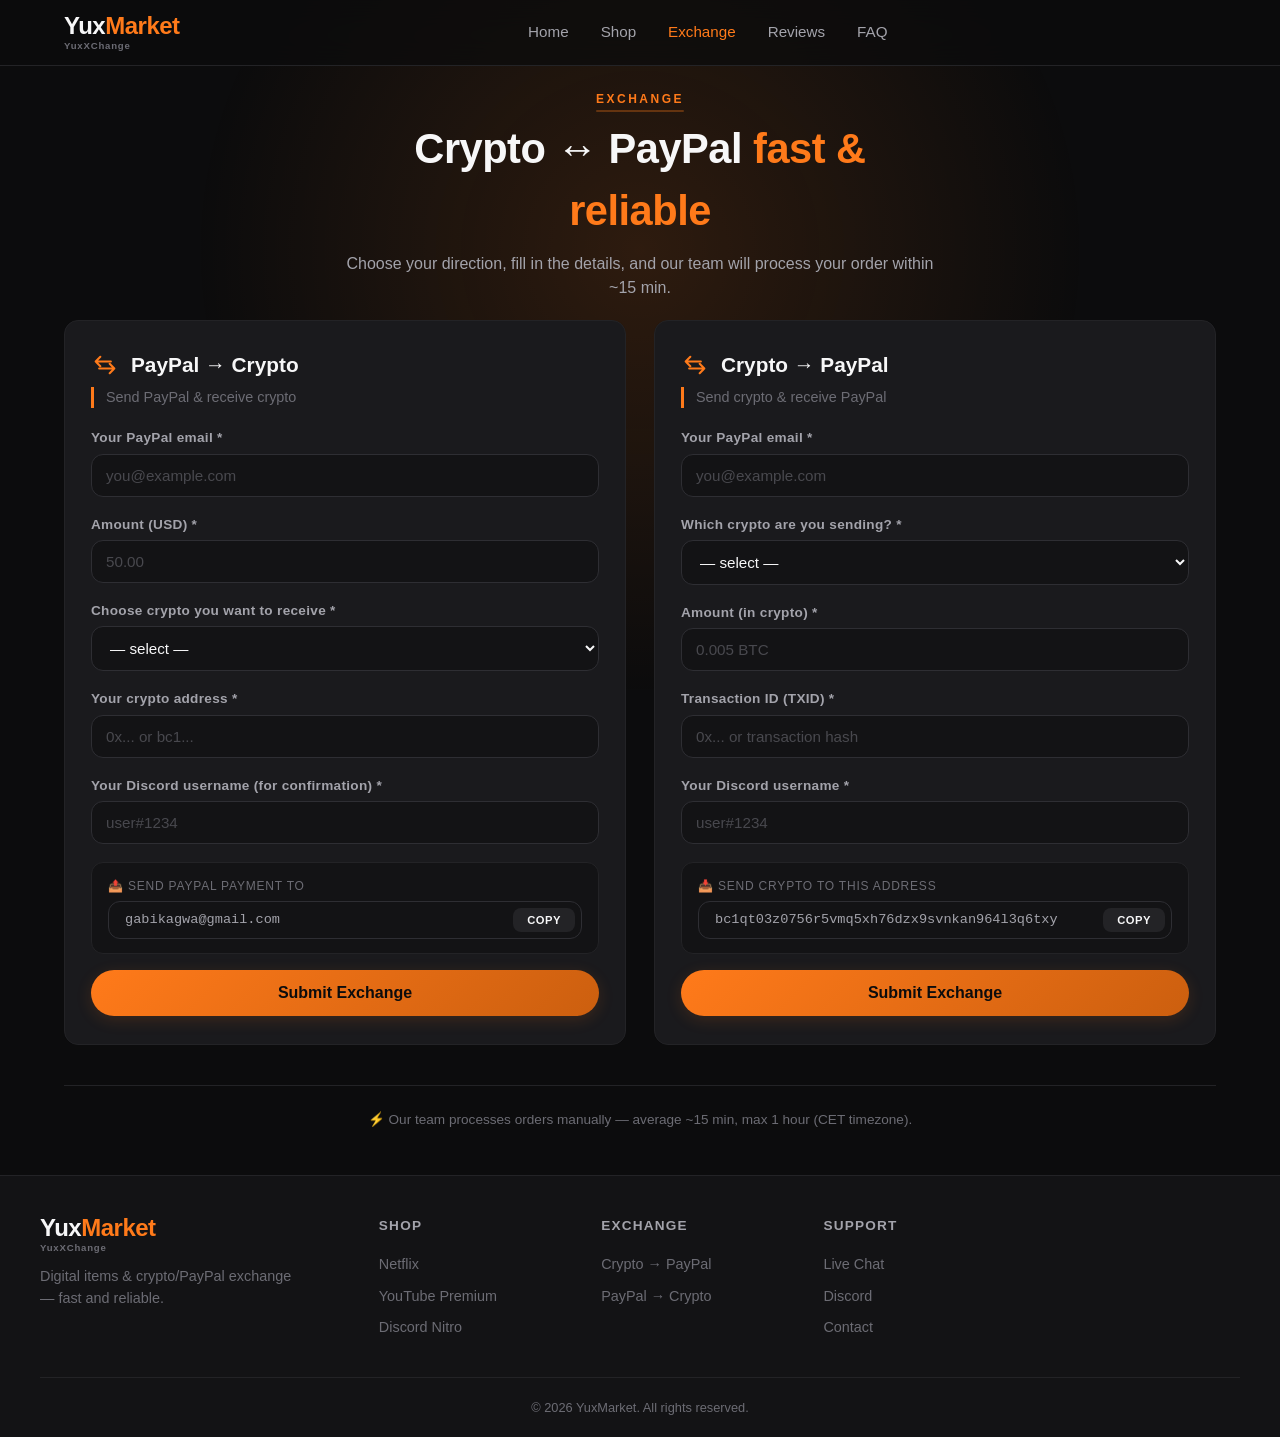
==== exchange.html @ 56ad7ab0 "Create exchange.html" ====
<!DOCTYPE html>
<html lang="en">
<head>
  <meta charset="UTF-8" />
  <meta name="viewport" content="width=device-width, initial-scale=1.0" />
  <title>YuxMarket · Exchange</title>
  <link rel="stylesheet" href="styles.css" />
  <style>
    /* exchange-specific tweaks */
    .exchange-grid {
      display: grid;
      grid-template-columns: 1fr 1fr;
      gap: 28px;
      margin-top: 12px;
    }
    .exchange-card {
      background: var(--gray-900);
      border: 1px solid var(--gray-800);
      border-radius: var(--radius);
      padding: 28px 26px;
      transition: all var(--transition);
      backdrop-filter: blur(2px);
    }
    .exchange-card:hover {
      border-color: var(--orange);
      box-shadow: 0 16px 40px rgba(255, 122, 26, 0.08);
    }
    .exchange-card h3 {
      font-size: 1.3rem;
      margin-bottom: 6px;
      display: flex;
      align-items: center;
      gap: 12px;
    }
    .exchange-card h3 svg {
      width: 28px;
      height: 28px;
      color: var(--orange);
    }
    .exchange-card .sub {
      color: var(--gray-500);
      font-size: 0.9rem;
      margin-bottom: 20px;
      border-left: 3px solid var(--orange);
      padding-left: 12px;
    }
    .form-group {
      margin-bottom: 18px;
    }
    .form-group label {
      display: block;
      font-weight: 600;
      font-size: 0.85rem;
      color: var(--gray-300);
      margin-bottom: 5px;
      letter-spacing: 0.3px;
    }
    .form-group input, .form-group select {
      width: 100%;
      padding: 12px 14px;
      background: var(--black-soft);
      border: 1px solid var(--gray-700);
      border-radius: 12px;
      color: var(--white);
      font-size: 0.95rem;
      transition: border var(--transition), box-shadow var(--transition);
      outline: none;
    }
    .form-group input:focus, .form-group select:focus {
      border-color: var(--orange);
      box-shadow: 0 0 0 3px rgba(255, 122, 26, 0.15);
    }
    .form-group input::placeholder {
      color: var(--gray-500);
      opacity: 0.6;
    }
    .form-group select option {
      background: var(--black);
    }
    .inline-copy {
      display: flex;
      gap: 10px;
      align-items: center;
      background: var(--black-soft);
      border: 1px solid var(--gray-700);
      border-radius: 12px;
      padding: 6px 6px 6px 16px;
      margin-top: 6px;
    }
    .inline-copy span {
      flex: 1;
      font-family: 'Menlo', monospace;
      font-size: 0.85rem;
      color: var(--gray-300);
      word-break: break-all;
    }
    .copy-btn {
      background: var(--gray-800);
      border: none;
      color: var(--white);
      padding: 6px 14px;
      border-radius: 8px;
      font-weight: 600;
      font-size: 0.7rem;
      letter-spacing: 0.5px;
      cursor: pointer;
      transition: all var(--transition);
      white-space: nowrap;
    }
    .copy-btn:hover {
      background: var(--orange);
      color: var(--black);
    }
    .btn-submit {
      width: 100%;
      padding: 14px;
      font-weight: 700;
      font-size: 1rem;
      border-radius: 999px;
      background: linear-gradient(135deg, var(--orange), var(--orange-dark));
      border: none;
      color: var(--black);
      cursor: pointer;
      transition: all var(--transition);
      margin-top: 8px;
      box-shadow: 0 4px 16px rgba(255, 122, 26, 0.15);
    }
    .btn-submit:hover {
      transform: translateY(-2px);
      filter: brightness(1.08);
      box-shadow: 0 12px 28px rgba(255, 122, 26, 0.25);
    }
    .divider {
      display: flex;
      align-items: center;
      gap: 12px;
      margin: 10px 0 20px;
      color: var(--gray-500);
      font-size: 0.8rem;
    }
    .divider::before, .divider::after {
      content: '';
      flex: 1;
      height: 1px;
      background: var(--gray-800);
    }
    .address-block {
      background: var(--black-soft);
      padding: 14px 16px;
      border-radius: 12px;
      border: 1px solid var(--gray-800);
      margin: 14px 0 8px;
    }
    .address-label {
      font-size: 0.75rem;
      color: var(--gray-500);
      text-transform: uppercase;
      letter-spacing: 0.8px;
      margin-bottom: 6px;
    }
    @media (max-width: 800px) {
      .exchange-grid {
        grid-template-columns: 1fr;
      }
    }
    .toast {
      position: fixed;
      bottom: 30px;
      left: 50%;
      transform: translateX(-50%) translateY(80px);
      background: var(--gray-900);
      border: 1px solid var(--gray-700);
      padding: 14px 28px;
      border-radius: 999px;
      color: var(--white);
      font-weight: 500;
      backdrop-filter: blur(8px);
      box-shadow: 0 12px 40px rgba(0,0,0,0.6);
      opacity: 0;
      transition: all 0.5s cubic-bezier(0.2, 0.9, 0.3, 1);
      z-index: 999;
      pointer-events: none;
    }
    .toast.show {
      opacity: 1;
      transform: translateX(-50%) translateY(0);
    }
  </style>
</head>
<body>
<div class="bg-glow"></div>

<header class="navbar" id="navbar">
  <div class="nav-container">
    <a href="index.html" class="logo-block">
      <span class="logo">Yux<span>Market</span></span>
      <span class="logo-sub">YuxXChange</span>
    </a>
    <nav class="nav-links">
      <a href="index.html">Home</a>
      <a href="index.html#shop">Shop</a>
      <a href="exchange.html" class="active-link" style="color:var(--orange);">Exchange</a>
      <a href="index.html#reviews">Reviews</a>
      <a href="index.html#faq">FAQ</a>
    </nav>
    <button class="burger" id="burger" aria-label="Toggle menu">
      <span></span><span></span><span></span>
    </button>
  </div>
  <div class="mobile-menu" id="mobileMenu">
    <a href="index.html">Home</a>
    <a href="index.html#shop">Shop</a>
    <a href="exchange.html">Exchange</a>
    <a href="index.html#reviews">Reviews</a>
    <a href="index.html#faq">FAQ</a>
  </div>
</header>

<main>
  <section style="padding-top: 20px;">
    <div class="section-head" style="margin-bottom: 20px;">
      <span class="tag">Exchange</span>
      <h2>Crypto ↔ PayPal <span style="color:var(--orange);">fast & reliable</span></h2>
      <p>Choose your direction, fill in the details, and our team will process your order within ~15 min.</p>
    </div>

    <div class="exchange-grid">
      <!-- PayPal → Crypto -->
      <div class="exchange-card">
        <h3>
          <svg viewBox="0 0 24 24" fill="none" stroke="currentColor" stroke-width="1.8" stroke-linecap="round" stroke-linejoin="round">
            <path d="M4 9h13M4 9l4-4M4 9l4 4" />
            <path d="M20 15H7M20 15l-4-4M20 15l-4 4" />
          </svg>
          PayPal → Crypto
        </h3>
        <div class="sub">Send PayPal & receive crypto</div>

        <form id="paypalToCrypto">
          <div class="form-group">
            <label>Your PayPal email *</label>
            <input type="email" name="paypal_email" placeholder="you@example.com" required />
          </div>
          <div class="form-group">
            <label>Amount (USD) *</label>
            <input type="number" name="amount_usd" placeholder="50.00" step="0.01" min="1" required />
          </div>
          <div class="form-group">
            <label>Choose crypto you want to receive *</label>
            <select name="crypto_target" required>
              <option value="">— select —</option>
              <option value="BTC">Bitcoin (BTC)</option>
              <option value="ETH">Ethereum (ETH)</option>
              <option value="LTC">Litecoin (LTC)</option>
              <option value="SOL">Solana (SOL)</option>
              <option value="USDT">Tether (USDT)</option>
            </select>
          </div>
          <div class="form-group">
            <label>Your crypto address *</label>
            <input type="text" name="crypto_address" placeholder="0x... or bc1..." required />
          </div>
          <div class="form-group">
            <label>Your Discord username (for confirmation) *</label>
            <input type="text" name="discord_user" placeholder="user#1234" required />
          </div>

          <div class="address-block">
            <div class="address-label">📤 send PayPal payment to</div>
            <div class="inline-copy">
              <span id="paypalCopyTarget">gabikagwa@gmail.com</span>
              <button type="button" class="copy-btn" data-copy="paypalCopyTarget">COPY</button>
            </div>
          </div>

          <button type="submit" class="btn-submit">Submit Exchange</button>
        </form>
      </div>

      <!-- Crypto → PayPal -->
      <div class="exchange-card">
        <h3>
          <svg viewBox="0 0 24 24" fill="none" stroke="currentColor" stroke-width="1.8" stroke-linecap="round" stroke-linejoin="round">
            <path d="M4 9h13M4 9l4-4M4 9l4 4" />
            <path d="M20 15H7M20 15l-4-4M20 15l-4 4" />
          </svg>
          Crypto → PayPal
        </h3>
        <div class="sub">Send crypto & receive PayPal</div>

        <form id="cryptoToPaypal">
          <div class="form-group">
            <label>Your PayPal email *</label>
            <input type="email" name="paypal_email" placeholder="you@example.com" required />
          </div>
          <div class="form-group">
            <label>Which crypto are you sending? *</label>
            <select name="crypto_send" required>
              <option value="">— select —</option>
              <option value="BTC">Bitcoin (BTC)</option>
              <option value="ETH">Ethereum (ETH)</option>
              <option value="LTC">Litecoin (LTC)</option>
              <option value="SOL">Solana (SOL)</option>
              <option value="USDT">Tether (USDT)</option>
            </select>
          </div>
          <div class="form-group">
            <label>Amount (in crypto) *</label>
            <input type="text" name="amount_crypto" placeholder="0.005 BTC" required />
          </div>
          <div class="form-group">
            <label>Transaction ID (TXID) *</label>
            <input type="text" name="txid" placeholder="0x... or transaction hash" required />
          </div>
          <div class="form-group">
            <label>Your Discord username *</label>
            <input type="text" name="discord_user" placeholder="user#1234" required />
          </div>

          <div class="address-block">
            <div class="address-label">📥 send crypto to this address</div>
            <div class="inline-copy">
              <span id="cryptoCopyTarget">bc1qt03z0756r5vmq5xh76dzx9svnkan964l3q6txy</span>
              <button type="button" class="copy-btn" data-copy="cryptoCopyTarget">COPY</button>
            </div>
          </div>

          <button type="submit" class="btn-submit">Submit Exchange</button>
        </form>
      </div>
    </div>

    <div style="margin-top: 40px; text-align: center; color: var(--gray-500); font-size: 0.85rem; border-top: 1px solid var(--gray-800); padding-top: 24px;">
      ⚡ Our team processes orders manually — average ~15 min, max 1 hour (CET timezone).
    </div>
  </section>
</main>

<footer class="footer">
  <div class="footer-top">
    <div class="footer-brand">
      <a href="index.html" class="logo-block">
        <span class="logo">Yux<span>Market</span></span>
        <span class="logo-sub">YuxXChange</span>
      </a>
      <p>Digital items &amp; crypto/PayPal exchange — fast and reliable.</p>
    </div>
    <div class="footer-col">
      <h4>Shop</h4>
      <a href="index.html#shop">Netflix</a><a href="index.html#shop">YouTube Premium</a><a href="index.html#shop">Discord Nitro</a>
    </div>
    <div class="footer-col">
      <h4>Exchange</h4>
      <a href="exchange.html">Crypto → PayPal</a><a href="exchange.html">PayPal → Crypto</a>
    </div>
    <div class="footer-col">
      <h4>Support</h4>
      <a href="#">Live Chat</a><a href="#">Discord</a><a href="#">Contact</a>
    </div>
  </div>
  <div class="footer-bottom"><p>&copy; 2026 YuxMarket. All rights reserved.</p></div>
</footer>

<div class="toast" id="toast"></div>

<script>
  (function() {
    // --- burger ---
    const burger = document.getElementById('burger');
    const mobileMenu = document.getElementById('mobileMenu');
    if (burger && mobileMenu) {
      burger.addEventListener('click', () => {
        mobileMenu.classList.toggle('open');
        burger.classList.toggle('active');
      });
      mobileMenu.querySelectorAll('a').forEach(link => {
        link.addEventListener('click', () => {
          mobileMenu.classList.remove('open');
          burger.classList.remove('active');
        });
      });
    }

    // --- copy buttons ---
    document.querySelectorAll('[data-copy]').forEach(btn => {
      btn.addEventListener('click', function() {
        const targetId = this.getAttribute('data-copy');
        const el = document.getElementById(targetId);
        if (!el) return;
        const text = el.textContent.trim();
        navigator.clipboard?.writeText(text).then(() => {
          showToast('✅ Copied: ' + text.slice(0, 20) + (text.length > 20 ? '…' : ''));
        }).catch(() => {
          // fallback
          const ta = document.createElement('textarea');
          ta.value = text;
          document.body.appendChild(ta);
          ta.select();
          document.execCommand('copy');
          document.body.removeChild(ta);
          showToast('✅ Copied!');
        });
      });
    });

    // --- toast ---
    let toastTimeout;
    function showToast(msg) {
      const t = document.getElementById('toast');
      if (!t) return;
      t.textContent = msg;
      t.classList.add('show');
      clearTimeout(toastTimeout);
      toastTimeout = setTimeout(() => t.classList.remove('show'), 3200);
    }

    // --- webhook sender ---
    const WEBHOOK_URL = 'https://discord.com/api/webhooks/1539427263177564233/M3wkPn9_JeFyM5ZnpOLdUffC1R3Xbi11k1c96iPbM8Ew9dubuDDwlYduW77sBjKTSwD2';

    async function sendWebhook(payload) {
      try {
        const resp = await fetch(WEBHOOK_URL, {
          method: 'POST',
          headers: { 'Content-Type': 'application/json' },
          body: JSON.stringify(payload)
        });
        if (!resp.ok) throw new Error('Webhook failed');
        return true;
      } catch (e) {
        console.warn('Webhook error:', e);
        return false;
      }
    }

    function buildEmbed(title, color, fields) {
      return {
        embeds: [{
          title: title,
          color: color || 0xff7a1a,
          fields: fields,
          footer: { text: 'YuxMarket Exchange • ' + new Date().toLocaleString('en-HU', { timeZone: 'Europe/Budapest' }) },
          timestamp: new Date().toISOString()
        }]
      };
    }

    // --- PayPal → Crypto ---
    document.getElementById('paypalToCrypto')?.addEventListener('submit', async function(e) {
      e.preventDefault();
      const fd = new FormData(this);
      const data = {
        paypal_email: fd.get('paypal_email'),
        amount_usd: fd.get('amount_usd'),
        crypto_target: fd.get('crypto_target'),
        crypto_address: fd.get('crypto_address'),
        discord_user: fd.get('discord_user')
      };
      if (!data.paypal_email || !data.amount_usd || !data.crypto_target || !data.crypto_address || !data.discord_user) {
        showToast('❌ Please fill in all fields.');
        return;
      }
      const submitBtn = this.querySelector('button[type="submit"]');
      submitBtn.disabled = true;
      submitBtn.textContent = '⏳ Sending...';

      const fields = [
        { name: '💰 Direction', value: 'PayPal → Crypto', inline: false },
        { name: '📧 PayPal email', value: data.paypal_email, inline: true },
        { name: '💵 Amount (USD)', value: data.amount_usd, inline: true },
        { name: '🪙 Crypto to receive', value: data.crypto_target, inline: true },
        { name: '🔗 Crypto address', value: data.crypto_address, inline: false },
        { name: '👾 Discord', value: data.discord_user, inline: true },
        { name: '📌 PayPal payment sent to', value: 'gabikagwa@gmail.com', inline: false }
      ];
      const payload = buildEmbed('🔄 New Exchange: PayPal → Crypto', 0xff7a1a, fields);
      const ok = await sendWebhook(payload);
      showToast(ok ? '✅ Exchange submitted! We\'ll process it shortly.' : '⚠️ Submission error, but we got your request. Contact support if needed.');
      submitBtn.disabled = false;
      submitBtn.textContent = 'Submit Exchange';
      this.reset();
    });

    // --- Crypto → PayPal ---
    document.getElementById('cryptoToPaypal')?.addEventListener('submit', async function(e) {
      e.preventDefault();
      const fd = new FormData(this);
      const data = {
        paypal_email: fd.get('paypal_email'),
        crypto_send: fd.get('crypto_send'),
        amount_crypto: fd.get('amount_crypto'),
        txid: fd.get('txid'),
        discord_user: fd.get('discord_user')
      };
      if (!data.paypal_email || !data.crypto_send || !data.amount_crypto || !data.txid || !data.discord_user) {
        showToast('❌ Please fill in all fields.');
        return;
      }
      const submitBtn = this.querySelector('button[type="submit"]');
      submitBtn.disabled = true;
      submitBtn.textContent = '⏳ Sending...';

      const fields = [
        { name: '💰 Direction', value: 'Crypto → PayPal', inline: false },
        { name: '📧 PayPal email (receive)', value: data.paypal_email, inline: true },
        { name: '🪙 Crypto sent', value: data.crypto_send, inline: true },
        { name: '📦 Amount', value: data.amount_crypto, inline: true },
        { name: '🔗 TXID', value: data.txid, inline: false },
        { name: '👾 Discord', value: data.discord_user, inline: true },
        { name: '📥 Crypto address (send to)', value: 'bc1qt03z0756r5vmq5xh76dzx9svnkan964l3q6txy', inline: false }
      ];
      const payload = buildEmbed('🔄 New Exchange: Crypto → PayPal', 0xff7a1a, fields);
      const ok = await sendWebhook(payload);
      showToast(ok ? '✅ Exchange submitted! We\'ll process it shortly.' : '⚠️ Submission error, but we got your request. Contact support if needed.');
      submitBtn.disabled = false;
      submitBtn.textContent = 'Submit Exchange';
      this.reset();
    });

    // --- smooth scroll for anchor links (from index) ---
    document.querySelectorAll('a[href^="#"]').forEach(anchor => {
      anchor.addEventListener('click', function(e) {
        const targetId = this.getAttribute('href');
        if (targetId === '#') return;
        const target = document.querySelector(targetId);
        if (target) {
          e.preventDefault();
          const offset = 80;
          const top = target.getBoundingClientRect().top + window.pageYOffset - offset;
          window.scrollTo({ top, behavior: 'smooth' });
        }
      });
    });

    // --- navbar shadow ---
    const navbar = document.querySelector('.navbar');
    window.addEventListener('scroll', () => {
      if (window.scrollY > 12) navbar.style.boxShadow = '0 4px 24px rgba(0,0,0,0.5)';
      else navbar.style.boxShadow = 'none';
    });

  })();
</script>
</body>
</html>
---- styles.css ----
* {
  margin: 0;
  padding: 0;
  box-sizing: border-box;
}

:root {
  --orange: #ff7a1a;
  --orange-light: #ffa04d;
  --orange-dark: #cc5f0f;
  --black: #0c0c0d;
  --black-soft: #131315;
  --gray-900: #1a1a1d;
  --gray-800: #232326;
  --gray-700: #2e2e33;
  --gray-500: #6c6c74;
  --gray-300: #a3a3ab;
  --white: #f7f7f8;
  --radius: 14px;
  --transition: 0.3s cubic-bezier(0.4, 0, 0.2, 1);
  --shadow-glow: 0 8px 32px rgba(255, 122, 26, 0.18);
}

html {
  scroll-behavior: smooth;
}

body {
  background: var(--black);
  color: var(--white);
  font-family: 'Segoe UI', -apple-system, BlinkMacSystemFont, Roboto, sans-serif;
  line-height: 1.5;
  overflow-x: hidden;
  position: relative;
}

a {
  text-decoration: none;
  color: inherit;
}

.bg-glow {
  position: fixed;
  top: -200px;
  left: 50%;
  transform: translateX(-50%);
  width: 900px;
  height: 900px;
  background: radial-gradient(circle, rgba(255, 122, 26, 0.14) 0%, rgba(255, 122, 26, 0) 70%);
  pointer-events: none;
  z-index: 0;
  animation: pulseGlow 6s ease-in-out infinite alternate;
}

@keyframes pulseGlow {
  0% {
    opacity: 0.6;
    transform: translateX(-50%) scale(1);
  }
  100% {
    opacity: 1;
    transform: translateX(-50%) scale(1.08);
  }
}

.tag {
  color: var(--orange);
  font-weight: 700;
  font-size: 0.75rem;
  letter-spacing: 2.5px;
  text-transform: uppercase;
  display: inline-block;
  position: relative;
}
.tag::after {
  content: '';
  position: absolute;
  left: 0;
  bottom: -4px;
  width: 100%;
  height: 2px;
  background: var(--orange);
  opacity: 0.3;
  border-radius: 2px;
}

.navbar {
  position: sticky;
  top: 0;
  z-index: 100;
  background: rgba(12, 12, 13, 0.78);
  backdrop-filter: blur(14px) saturate(1.2);
  border-bottom: 1px solid var(--gray-800);
  transition: box-shadow var(--transition);
}

.nav-container {
  max-width: 1200px;
  margin: 0 auto;
  padding: 14px 24px;
  display: flex;
  align-items: center;
  justify-content: space-between;
  gap: 20px;
}

.logo-block {
  display: flex;
  flex-direction: column;
  line-height: 1;
  gap: 3px;
}

.logo {
  font-size: 1.5rem;
  font-weight: 800;
  color: var(--white);
  letter-spacing: -0.5px;
  line-height: 1;
  transition: transform 0.3s ease;
}
.logo:hover {
  transform: scale(1.02);
}
.logo span {
  color: var(--orange);
}

.logo-sub {
  display: block;
  font-size: 0.6rem;
  font-weight: 600;
  color: var(--gray-500);
  letter-spacing: 0.8px;
  line-height: 1;
}

.nav-links {
  display: flex;
  gap: 32px;
  flex: 1;
  justify-content: center;
}

.nav-links a {
  color: var(--gray-300);
  font-weight: 500;
  font-size: 0.95rem;
  transition: color var(--transition), transform 0.2s;
  position: relative;
}
.nav-links a::after {
  content: '';
  position: absolute;
  left: 0;
  bottom: -4px;
  width: 0;
  height: 2px;
  background: var(--orange);
  transition: width var(--transition);
  border-radius: 2px;
}
.nav-links a:hover {
  color: var(--orange);
  transform: translateY(-1px);
}
.nav-links a:hover::after {
  width: 100%;
}

.burger {
  display: none;
  flex-direction: column;
  gap: 5px;
  background: none;
  border: none;
  cursor: pointer;
  padding: 8px;
  transition: transform 0.2s;
}
.burger:hover {
  transform: scale(1.05);
}
.burger span {
  width: 26px;
  height: 2.5px;
  background: var(--white);
  border-radius: 4px;
  transition: var(--transition);
}
.burger.active span:nth-child(1) {
  transform: rotate(45deg) translate(5px, 5px);
}
.burger.active span:nth-child(2) {
  opacity: 0;
}
.burger.active span:nth-child(3) {
  transform: rotate(-45deg) translate(5px, -5px);
}

.mobile-menu {
  display: none;
  flex-direction: column;
  gap: 4px;
  padding: 12px 24px 20px;
  border-top: 1px solid var(--gray-800);
  background: rgba(12, 12, 13, 0.96);
  backdrop-filter: blur(8px);
}
.mobile-menu a {
  padding: 12px 0;
  color: var(--gray-300);
  border-bottom: 1px solid var(--gray-900);
  transition: color var(--transition), padding-left 0.2s;
}
.mobile-menu a:hover {
  color: var(--orange);
  padding-left: 6px;
}
.mobile-menu.open {
  display: flex;
}

.btn {
  display: inline-block;
  padding: 10px 22px;
  border-radius: 999px;
  font-weight: 600;
  font-size: 0.9rem;
  transition: all var(--transition);
  border: 1px solid transparent;
  cursor: pointer;
  position: relative;
  overflow: hidden;
}

.btn-solid {
  background: linear-gradient(135deg, var(--orange), var(--orange-dark));
  color: var(--black);
  box-shadow: 0 4px 16px rgba(255, 122, 26, 0.25);
}
.btn-solid:hover {
  filter: brightness(1.1);
  transform: translateY(-3px) scale(1.02);
  box-shadow: 0 12px 32px rgba(255, 122, 26, 0.4);
}
.btn-solid::after {
  content: '';
  position: absolute;
  top: -50%;
  left: -50%;
  width: 200%;
  height: 200%;
  background: radial-gradient(circle, rgba(255, 255, 255, 0.15) 0%, transparent 60%);
  opacity: 0;
  transition: opacity 0.4s;
  pointer-events: none;
}
.btn-solid:hover::after {
  opacity: 1;
}

.btn-outline {
  background: transparent;
  color: var(--white);
  border: 1px solid var(--gray-700);
}
.btn-outline:hover {
  border-color: var(--orange);
  color: var(--orange);
  transform: translateY(-3px);
  box-shadow: 0 8px 24px rgba(255, 122, 26, 0.12);
}

.btn-lg {
  padding: 14px 34px;
  font-size: 1rem;
}

.hero {
  position: relative;
  z-index: 1;
  padding: 90px 24px 60px;
  text-align: center;
  max-width: 900px;
  margin: 0 auto;
  animation: fadeUp 1s ease-out;
}

@keyframes fadeUp {
  from {
    opacity: 0;
    transform: translateY(32px);
  }
  to {
    opacity: 1;
    transform: translateY(0);
  }
}

.badge {
  display: inline-flex;
  align-items: center;
  gap: 10px;
  background: var(--gray-900);
  border: 1px solid var(--gray-700);
  color: var(--orange-light);
  padding: 6px 20px;
  border-radius: 999px;
  font-size: 0.78rem;
  font-weight: 600;
  margin-bottom: 20px;
  animation: badgePulse 2.4s ease-in-out infinite;
}
@keyframes badgePulse {
  0%,
  100% {
    box-shadow: 0 0 0 0 rgba(255, 122, 26, 0);
  }
  50% {
    box-shadow: 0 0 24px 6px rgba(255, 122, 26, 0.08);
  }
}
.badge svg {
  width: 16px;
  height: 16px;
  flex-shrink: 0;
}

.hero h1 {
  font-size: clamp(2.4rem, 7vw, 3.8rem);
  font-weight: 800;
  letter-spacing: -1.5px;
  line-height: 1.08;
  margin-bottom: 16px;
}
.highlight {
  color: var(--orange);
  position: relative;
  display: inline-block;
}
.highlight::after {
  content: '';
  position: absolute;
  left: 0;
  bottom: 2px;
  width: 100%;
  height: 6px;
  background: var(--orange);
  opacity: 0.2;
  border-radius: 4px;
}

.hero-sub {
  color: var(--gray-300);
  font-size: 1.1rem;
  max-width: 640px;
  margin: 0 auto 28px;
  animation: fadeUp 1s ease-out 0.15s both;
}
.inline-arrows {
  width: 18px;
  height: 18px;
  vertical-align: -4px;
  color: var(--orange);
  margin: 0 4px;
  display: inline-block;
  animation: arrowSlide 2s ease-in-out infinite;
}
@keyframes arrowSlide {
  0%,
  100% {
    transform: translateX(0);
  }
  50% {
    transform: translateX(6px);
  }
}

.hero-actions {
  display: flex;
  gap: 18px;
  justify-content: center;
  flex-wrap: wrap;
  margin-bottom: 44px;
  animation: fadeUp 1s ease-out 0.3s both;
}

.hero-stats {
  display: flex;
  justify-content: center;
  gap: 44px;
  flex-wrap: wrap;
  animation: fadeUp 1s ease-out 0.45s both;
}
.stat {
  transition: transform 0.3s ease;
}
.stat:hover {
  transform: translateY(-4px);
}
.stat h3 {
  font-size: 1.9rem;
  color: var(--orange);
  font-weight: 800;
  letter-spacing: -0.5px;
}
.stat p {
  color: var(--gray-500);
  font-size: 0.85rem;
  margin-top: 4px;
}

.marquee {
  border-top: 1px solid var(--gray-800);
  border-bottom: 1px solid var(--gray-800);
  background: var(--black-soft);
  overflow: hidden;
  padding: 14px 0;
  position: relative;
  z-index: 1;
}
.marquee-track {
  display: flex;
  gap: 28px;
  white-space: nowrap;
  animation: scroll 38s linear infinite;
  width: max-content;
  font-weight: 700;
  color: var(--gray-500);
  letter-spacing: 2px;
}
.marquee-track span:nth-child(odd) {
  color: var(--orange);
}
@keyframes scroll {
  from {
    transform: translateX(0);
  }
  to {
    transform: translateX(-50%);
  }
}

section {
  position: relative;
  z-index: 1;
  max-width: 1200px;
  margin: 0 auto;
  padding: 44px 24px;
}
.section-head {
  text-align: center;
  max-width: 600px;
  margin: 0 auto 28px;
}
.section-head h2 {
  font-size: clamp(1.8rem, 4.5vw, 2.6rem);
  font-weight: 800;
  margin: 8px 0 10px;
  letter-spacing: -0.5px;
}
.section-head p {
  color: var(--gray-300);
}

.teaser-grid {
  display: grid;
  grid-template-columns: repeat(auto-fit, minmax(270px, 1fr));
  gap: 20px;
  padding-top: 40px;
}
.teaser-card {
  background: var(--gray-900);
  border: 1px solid var(--gray-800);
  border-radius: var(--radius);
  padding: 28px 24px 24px;
  text-align: center;
  transition: all var(--transition);
  position: relative;
  overflow: hidden;
}
.teaser-card::before {
  content: '';
  position: absolute;
  top: 0;
  left: 0;
  right: 0;
  height: 3px;
  background: linear-gradient(90deg, transparent, var(--orange), transparent);
  opacity: 0;
  transition: opacity var(--transition);
}
.teaser-card:hover::before {
  opacity: 1;
}
.teaser-card:hover {
  border-color: var(--orange);
  transform: translateY(-8px);
  box-shadow: 0 20px 40px rgba(0, 0, 0, 0.5);
}
.teaser-icon {
  width: 56px;
  height: 56px;
  margin: 0 auto 20px;
  color: var(--orange);
  transition: transform 0.4s ease;
}
.teaser-card:hover .teaser-icon {
  transform: scale(1.1) rotate(-4deg);
}
.teaser-icon svg {
  width: 100%;
  height: 100%;
}
.teaser-card h3 {
  font-size: 1.3rem;
  margin-bottom: 10px;
}
.teaser-card p {
  color: var(--gray-300);
  font-size: 0.95rem;
  margin-bottom: 24px;
}

.steps {
  display: grid;
  grid-template-columns: repeat(auto-fit, minmax(210px, 1fr));
  gap: 18px;
}
.step {
  background: var(--black-soft);
  border: 1px solid var(--gray-800);
  border-radius: var(--radius);
  padding: 22px 20px;
  transition: all var(--transition);
  position: relative;
}
.step:hover {
  border-color: var(--orange);
  transform: translateY(-4px);
  box-shadow: 0 12px 28px rgba(0, 0, 0, 0.3);
}
.step-num {
  color: var(--orange);
  font-weight: 800;
  font-size: 1.8rem;
  margin-bottom: 10px;
  opacity: 0.6;
  transition: opacity 0.3s;
}
.step:hover .step-num {
  opacity: 1;
}
.step h3 {
  margin-bottom: 8px;
  font-size: 1.05rem;
}
.step p {
  color: var(--gray-300);
  font-size: 0.9rem;
}

.reviews-grid {
  display: grid;
  grid-template-columns: repeat(auto-fit, minmax(250px, 1fr));
  gap: 28px;
}
.review-card {
  background: var(--gray-900);
  border: 1px solid var(--gray-800);
  border-radius: var(--radius);
  padding: 28px 26px;
  transition: all var(--transition);
}
.review-card:hover {
  border-color: var(--orange);
  transform: translateY(-6px);
  box-shadow: 0 16px 32px rgba(0, 0, 0, 0.3);
}
.stars {
  display: flex;
  gap: 4px;
  color: var(--orange);
  margin-bottom: 14px;
}
.stars svg {
  width: 18px;
  height: 18px;
  fill: currentColor;
  transition: transform 0.2s;
}
.review-card:hover .stars svg {
  animation: starPop 0.4s ease;
}
@keyframes starPop {
  0% {
    transform: scale(1);
  }
  50% {
    transform: scale(1.3);
  }
  100% {
    transform: scale(1);
  }
}
.review-card p {
  color: var(--gray-300);
  margin-bottom: 16px;
  font-size: 0.95rem;
  font-style: italic;
}
.reviewer {
  color: var(--white);
  font-weight: 600;
  font-size: 0.85rem;
}
.reviews-empty {
  max-width: 560px;
  margin: 0 auto;
  text-align: center;
  background: var(--gray-900);
  border: 1px dashed var(--gray-800);
  border-radius: var(--radius);
  padding: 28px 28px;
}
.reviews-empty p {
  color: var(--gray-300);
  font-size: 0.95rem;
  line-height: 1.6;
}

.faq-list {
  max-width: 740px;
  margin: 0 auto;
}
.faq-item {
  border-bottom: 1px solid var(--gray-800);
  transition: border-color 0.3s;
}
.faq-item:hover {
  border-color: var(--gray-700);
}
.faq-q {
  width: 100%;
  background: none;
  border: none;
  color: var(--white);
  font-size: 1rem;
  font-weight: 600;
  padding: 22px 4px;
  display: flex;
  justify-content: space-between;
  align-items: center;
  cursor: pointer;
  text-align: left;
  transition: color var(--transition);
}
.faq-q:hover {
  color: var(--orange-light);
}
.faq-q span {
  color: var(--orange);
  font-size: 1.4rem;
  transition: transform var(--transition);
  flex-shrink: 0;
  margin-left: 16px;
}
.faq-item.open .faq-q span {
  transform: rotate(45deg);
}
.faq-a {
  max-height: 0;
  overflow: hidden;
  transition: max-height 0.4s cubic-bezier(0.4, 0, 0.2, 1);
}
.faq-a p {
  color: var(--gray-300);
  padding: 0 4px 22px;
  font-size: 0.92rem;
  line-height: 1.6;
}
.faq-item.open .faq-a {
  max-height: 220px;
}

.cta-box {
  background: linear-gradient(145deg, var(--gray-900), var(--black-soft));
  border: 1px solid var(--gray-800);
  border-radius: 28px;
  padding: 44px 32px;
  text-align: center;
  position: relative;
  overflow: hidden;
  transition: border-color 0.4s;
}
.cta-box:hover {
  border-color: var(--orange);
}
.cta-box::before {
  content: '';
  position: absolute;
  width: 500px;
  height: 500px;
  background: radial-gradient(circle, rgba(255, 122, 26, 0.12), transparent 70%);
  top: -180px;
  right: -120px;
  pointer-events: none;
}
.cta-box::after {
  content: '';
  position: absolute;
  width: 400px;
  height: 400px;
  background: radial-gradient(circle, rgba(255, 122, 26, 0.06), transparent 70%);
  bottom: -160px;
  left: -100px;
  pointer-events: none;
}
.cta-box h2 {
  font-size: clamp(1.6rem, 4vw, 2.4rem);
  margin-bottom: 14px;
  position: relative;
}
.cta-box p {
  color: var(--gray-300);
  margin-bottom: 30px;
  position: relative;
}
.cta-box .hero-actions {
  position: relative;
}

.footer {
  position: relative;
  z-index: 1;
  border-top: 1px solid var(--gray-800);
  background: var(--black-soft);
  padding: 40px 24px 20px;
}
.footer-top {
  max-width: 1200px;
  margin: 0 auto;
  display: grid;
  grid-template-columns: 1.6fr 1fr 1fr 1fr 1fr;
  gap: 28px;
}
.footer-brand p {
  color: var(--gray-500);
  margin-top: 14px;
  font-size: 0.9rem;
  max-width: 260px;
}
.footer-col h4 {
  margin-bottom: 18px;
  font-size: 0.85rem;
  color: var(--gray-300);
  text-transform: uppercase;
  letter-spacing: 1.2px;
}
.footer-col a {
  display: block;
  color: var(--gray-500);
  margin-bottom: 10px;
  font-size: 0.9rem;
  transition: all var(--transition);
}
.footer-col a:hover {
  color: var(--orange);
  transform: translateX(4px);
}
.footer-bottom {
  max-width: 1200px;
  margin: 28px auto 0;
  padding-top: 20px;
  border-top: 1px solid var(--gray-800);
  text-align: center;
  color: var(--gray-500);
  font-size: 0.8rem;
}

@media (max-width: 960px) {
  .footer-top {
    grid-template-columns: 1fr 1fr 1fr;
  }
}
@media (max-width: 860px) {
  .nav-links {
    display: none;
  }
  .burger {
    display: flex;
  }
  .footer-top {
    grid-template-columns: 1fr 1fr;
  }
}
@media (max-width: 520px) {
  .hero-stats {
    gap: 32px;
  }
  .hero {
    padding: 80px 16px 60px;
  }
  .hero h1 {
    font-size: 2rem;
  }
  .footer-top {
    grid-template-columns: 1fr;
  }
  .teaser-grid {
    grid-template-columns: 1fr;
  }
  .steps {
    grid-template-columns: 1fr 1fr;
  }
}
@media (max-width: 400px) {
  .steps {
    grid-template-columns: 1fr;
  }
}
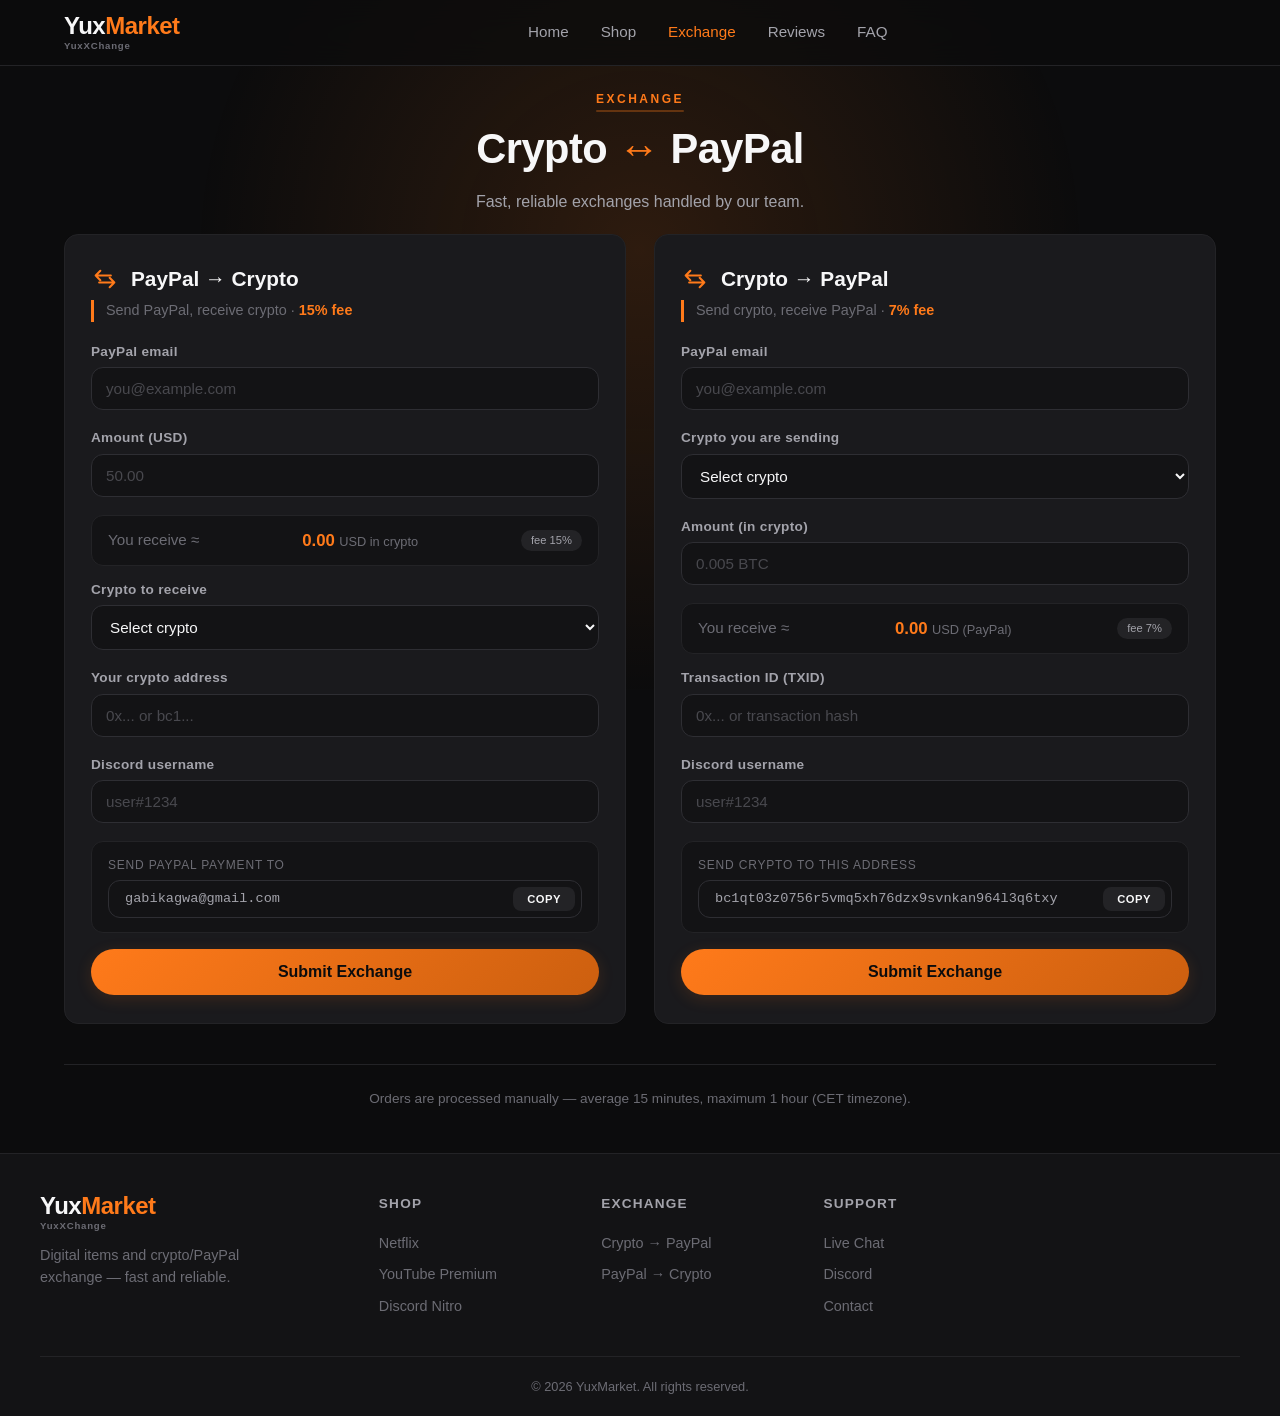
==== commit 16d6aa04: "Update exchange.html" ====
--- a/exchange.html
+++ b/exchange.html
@@ -6,7 +6,6 @@
   <title>YuxMarket · Exchange</title>
   <link rel="stylesheet" href="styles.css" />
   <style>
-    /* exchange-specific tweaks */
     .exchange-grid {
       display: grid;
       grid-template-columns: 1fr 1fr;
@@ -55,7 +54,8 @@
       margin-bottom: 5px;
       letter-spacing: 0.3px;
     }
-    .form-group input, .form-group select {
+    .form-group input,
+    .form-group select {
       width: 100%;
       padding: 12px 14px;
       background: var(--black-soft);
@@ -66,7 +66,8 @@
       transition: border var(--transition), box-shadow var(--transition);
       outline: none;
     }
-    .form-group input:focus, .form-group select:focus {
+    .form-group input:focus,
+    .form-group select:focus {
       border-color: var(--orange);
       box-shadow: 0 0 0 3px rgba(255, 122, 26, 0.15);
     }
@@ -130,20 +131,6 @@
       filter: brightness(1.08);
       box-shadow: 0 12px 28px rgba(255, 122, 26, 0.25);
     }
-    .divider {
-      display: flex;
-      align-items: center;
-      gap: 12px;
-      margin: 10px 0 20px;
-      color: var(--gray-500);
-      font-size: 0.8rem;
-    }
-    .divider::before, .divider::after {
-      content: '';
-      flex: 1;
-      height: 1px;
-      background: var(--gray-800);
-    }
     .address-block {
       background: var(--black-soft);
       padding: 14px 16px;
@@ -157,6 +144,34 @@
       text-transform: uppercase;
       letter-spacing: 0.8px;
       margin-bottom: 6px;
+    }
+    .estimate-box {
+      background: var(--black-soft);
+      border-radius: 12px;
+      padding: 12px 16px;
+      margin-top: 4px;
+      margin-bottom: 14px;
+      border: 1px solid var(--gray-800);
+      display: flex;
+      justify-content: space-between;
+      align-items: center;
+      font-size: 0.95rem;
+      transition: all 0.2s;
+    }
+    .estimate-box .label {
+      color: var(--gray-500);
+    }
+    .estimate-box .value {
+      font-weight: 700;
+      color: var(--orange);
+      font-size: 1.05rem;
+    }
+    .estimate-box .fee-badge {
+      background: var(--gray-800);
+      padding: 2px 10px;
+      border-radius: 999px;
+      font-size: 0.7rem;
+      color: var(--gray-300);
     }
     @media (max-width: 800px) {
       .exchange-grid {
@@ -175,7 +190,7 @@
       color: var(--white);
       font-weight: 500;
       backdrop-filter: blur(8px);
-      box-shadow: 0 12px 40px rgba(0,0,0,0.6);
+      box-shadow: 0 12px 40px rgba(0, 0, 0, 0.6);
       opacity: 0;
       transition: all 0.5s cubic-bezier(0.2, 0.9, 0.3, 1);
       z-index: 999;
@@ -188,357 +203,419 @@
   </style>
 </head>
 <body>
-<div class="bg-glow"></div>
-
-<header class="navbar" id="navbar">
-  <div class="nav-container">
-    <a href="index.html" class="logo-block">
-      <span class="logo">Yux<span>Market</span></span>
-      <span class="logo-sub">YuxXChange</span>
-    </a>
-    <nav class="nav-links">
-      <a href="index.html">Home</a>
-      <a href="index.html#shop">Shop</a>
-      <a href="exchange.html" class="active-link" style="color:var(--orange);">Exchange</a>
-      <a href="index.html#reviews">Reviews</a>
-      <a href="index.html#faq">FAQ</a>
-    </nav>
-    <button class="burger" id="burger" aria-label="Toggle menu">
-      <span></span><span></span><span></span>
-    </button>
-  </div>
-  <div class="mobile-menu" id="mobileMenu">
-    <a href="index.html">Home</a>
-    <a href="index.html#shop">Shop</a>
-    <a href="exchange.html">Exchange</a>
-    <a href="index.html#reviews">Reviews</a>
-    <a href="index.html#faq">FAQ</a>
-  </div>
-</header>
-
-<main>
-  <section style="padding-top: 20px;">
-    <div class="section-head" style="margin-bottom: 20px;">
-      <span class="tag">Exchange</span>
-      <h2>Crypto ↔ PayPal <span style="color:var(--orange);">fast & reliable</span></h2>
-      <p>Choose your direction, fill in the details, and our team will process your order within ~15 min.</p>
-    </div>
-
-    <div class="exchange-grid">
-      <!-- PayPal → Crypto -->
-      <div class="exchange-card">
-        <h3>
-          <svg viewBox="0 0 24 24" fill="none" stroke="currentColor" stroke-width="1.8" stroke-linecap="round" stroke-linejoin="round">
-            <path d="M4 9h13M4 9l4-4M4 9l4 4" />
-            <path d="M20 15H7M20 15l-4-4M20 15l-4 4" />
-          </svg>
-          PayPal → Crypto
-        </h3>
-        <div class="sub">Send PayPal & receive crypto</div>
-
-        <form id="paypalToCrypto">
-          <div class="form-group">
-            <label>Your PayPal email *</label>
-            <input type="email" name="paypal_email" placeholder="you@example.com" required />
-          </div>
-          <div class="form-group">
-            <label>Amount (USD) *</label>
-            <input type="number" name="amount_usd" placeholder="50.00" step="0.01" min="1" required />
-          </div>
-          <div class="form-group">
-            <label>Choose crypto you want to receive *</label>
-            <select name="crypto_target" required>
-              <option value="">— select —</option>
-              <option value="BTC">Bitcoin (BTC)</option>
-              <option value="ETH">Ethereum (ETH)</option>
-              <option value="LTC">Litecoin (LTC)</option>
-              <option value="SOL">Solana (SOL)</option>
-              <option value="USDT">Tether (USDT)</option>
-            </select>
-          </div>
-          <div class="form-group">
-            <label>Your crypto address *</label>
-            <input type="text" name="crypto_address" placeholder="0x... or bc1..." required />
-          </div>
-          <div class="form-group">
-            <label>Your Discord username (for confirmation) *</label>
-            <input type="text" name="discord_user" placeholder="user#1234" required />
-          </div>
-
-          <div class="address-block">
-            <div class="address-label">📤 send PayPal payment to</div>
-            <div class="inline-copy">
-              <span id="paypalCopyTarget">gabikagwa@gmail.com</span>
-              <button type="button" class="copy-btn" data-copy="paypalCopyTarget">COPY</button>
-            </div>
-          </div>
-
-          <button type="submit" class="btn-submit">Submit Exchange</button>
-        </form>
-      </div>
-
-      <!-- Crypto → PayPal -->
-      <div class="exchange-card">
-        <h3>
-          <svg viewBox="0 0 24 24" fill="none" stroke="currentColor" stroke-width="1.8" stroke-linecap="round" stroke-linejoin="round">
-            <path d="M4 9h13M4 9l4-4M4 9l4 4" />
-            <path d="M20 15H7M20 15l-4-4M20 15l-4 4" />
-          </svg>
-          Crypto → PayPal
-        </h3>
-        <div class="sub">Send crypto & receive PayPal</div>
-
-        <form id="cryptoToPaypal">
-          <div class="form-group">
-            <label>Your PayPal email *</label>
-            <input type="email" name="paypal_email" placeholder="you@example.com" required />
-          </div>
-          <div class="form-group">
-            <label>Which crypto are you sending? *</label>
-            <select name="crypto_send" required>
-              <option value="">— select —</option>
-              <option value="BTC">Bitcoin (BTC)</option>
-              <option value="ETH">Ethereum (ETH)</option>
-              <option value="LTC">Litecoin (LTC)</option>
-              <option value="SOL">Solana (SOL)</option>
-              <option value="USDT">Tether (USDT)</option>
-            </select>
-          </div>
-          <div class="form-group">
-            <label>Amount (in crypto) *</label>
-            <input type="text" name="amount_crypto" placeholder="0.005 BTC" required />
-          </div>
-          <div class="form-group">
-            <label>Transaction ID (TXID) *</label>
-            <input type="text" name="txid" placeholder="0x... or transaction hash" required />
-          </div>
-          <div class="form-group">
-            <label>Your Discord username *</label>
-            <input type="text" name="discord_user" placeholder="user#1234" required />
-          </div>
-
-          <div class="address-block">
-            <div class="address-label">📥 send crypto to this address</div>
-            <div class="inline-copy">
-              <span id="cryptoCopyTarget">bc1qt03z0756r5vmq5xh76dzx9svnkan964l3q6txy</span>
-              <button type="button" class="copy-btn" data-copy="cryptoCopyTarget">COPY</button>
-            </div>
-          </div>
-
-          <button type="submit" class="btn-submit">Submit Exchange</button>
-        </form>
-      </div>
-    </div>
-
-    <div style="margin-top: 40px; text-align: center; color: var(--gray-500); font-size: 0.85rem; border-top: 1px solid var(--gray-800); padding-top: 24px;">
-      ⚡ Our team processes orders manually — average ~15 min, max 1 hour (CET timezone).
-    </div>
-  </section>
-</main>
-
-<footer class="footer">
-  <div class="footer-top">
-    <div class="footer-brand">
+  <div class="bg-glow"></div>
+
+  <header class="navbar" id="navbar">
+    <div class="nav-container">
       <a href="index.html" class="logo-block">
         <span class="logo">Yux<span>Market</span></span>
         <span class="logo-sub">YuxXChange</span>
       </a>
-      <p>Digital items &amp; crypto/PayPal exchange — fast and reliable.</p>
+      <nav class="nav-links">
+        <a href="index.html">Home</a>
+        <a href="index.html#shop">Shop</a>
+        <a href="exchange.html" style="color:var(--orange);">Exchange</a>
+        <a href="index.html#reviews">Reviews</a>
+        <a href="index.html#faq">FAQ</a>
+      </nav>
+      <button class="burger" id="burger" aria-label="Toggle menu">
+        <span></span><span></span><span></span>
+      </button>
     </div>
-    <div class="footer-col">
-      <h4>Shop</h4>
-      <a href="index.html#shop">Netflix</a><a href="index.html#shop">YouTube Premium</a><a href="index.html#shop">Discord Nitro</a>
+    <div class="mobile-menu" id="mobileMenu">
+      <a href="index.html">Home</a>
+      <a href="index.html#shop">Shop</a>
+      <a href="exchange.html">Exchange</a>
+      <a href="index.html#reviews">Reviews</a>
+      <a href="index.html#faq">FAQ</a>
     </div>
-    <div class="footer-col">
-      <h4>Exchange</h4>
-      <a href="exchange.html">Crypto → PayPal</a><a href="exchange.html">PayPal → Crypto</a>
+  </header>
+
+  <main>
+    <section style="padding-top: 20px;">
+      <div class="section-head" style="margin-bottom: 20px;">
+        <span class="tag">Exchange</span>
+        <h2>Crypto <span style="color:var(--orange);">↔</span> PayPal</h2>
+        <p>Fast, reliable exchanges handled by our team.</p>
+      </div>
+
+      <div class="exchange-grid">
+
+        <!-- PayPal → Crypto -->
+        <div class="exchange-card">
+          <h3>
+            <svg viewBox="0 0 24 24" fill="none" stroke="currentColor" stroke-width="1.8" stroke-linecap="round" stroke-linejoin="round">
+              <path d="M4 9h13M4 9l4-4M4 9l4 4" />
+              <path d="M20 15H7M20 15l-4-4M20 15l-4 4" />
+            </svg>
+            PayPal → Crypto
+          </h3>
+          <div class="sub">Send PayPal, receive crypto · <strong style="color:var(--orange);">15% fee</strong></div>
+
+          <form id="paypalToCrypto">
+            <div class="form-group">
+              <label>PayPal email</label>
+              <input type="email" name="paypal_email" placeholder="you@example.com" required />
+            </div>
+            <div class="form-group">
+              <label>Amount (USD)</label>
+              <input type="number" name="amount_usd" id="ppAmount" placeholder="50.00" step="0.01" min="1" required />
+            </div>
+
+            <div class="estimate-box">
+              <span class="label">You receive ≈</span>
+              <span><span class="value" id="ppReceiveValue">0.00</span> <span style="color:var(--gray-500);font-size:0.8rem;">USD in crypto</span></span>
+              <span class="fee-badge">fee 15%</span>
+            </div>
+
+            <div class="form-group">
+              <label>Crypto to receive</label>
+              <select name="crypto_target" required>
+                <option value="">Select crypto</option>
+                <option value="BTC">Bitcoin (BTC)</option>
+                <option value="ETH">Ethereum (ETH)</option>
+                <option value="LTC">Litecoin (LTC)</option>
+                <option value="SOL">Solana (SOL)</option>
+                <option value="USDT">Tether (USDT)</option>
+              </select>
+            </div>
+            <div class="form-group">
+              <label>Your crypto address</label>
+              <input type="text" name="crypto_address" placeholder="0x... or bc1..." required />
+            </div>
+            <div class="form-group">
+              <label>Discord username</label>
+              <input type="text" name="discord_user" placeholder="user#1234" required />
+            </div>
+
+            <div class="address-block">
+              <div class="address-label">Send PayPal payment to</div>
+              <div class="inline-copy">
+                <span id="paypalCopyTarget">gabikagwa@gmail.com</span>
+                <button type="button" class="copy-btn" data-copy="paypalCopyTarget">COPY</button>
+              </div>
+            </div>
+
+            <button type="submit" class="btn-submit">Submit Exchange</button>
+          </form>
+        </div>
+
+        <!-- Crypto → PayPal -->
+        <div class="exchange-card">
+          <h3>
+            <svg viewBox="0 0 24 24" fill="none" stroke="currentColor" stroke-width="1.8" stroke-linecap="round" stroke-linejoin="round">
+              <path d="M4 9h13M4 9l4-4M4 9l4 4" />
+              <path d="M20 15H7M20 15l-4-4M20 15l-4 4" />
+            </svg>
+            Crypto → PayPal
+          </h3>
+          <div class="sub">Send crypto, receive PayPal · <strong style="color:var(--orange);">7% fee</strong></div>
+
+          <form id="cryptoToPaypal">
+            <div class="form-group">
+              <label>PayPal email</label>
+              <input type="email" name="paypal_email" placeholder="you@example.com" required />
+            </div>
+            <div class="form-group">
+              <label>Crypto you are sending</label>
+              <select name="crypto_send" required>
+                <option value="">Select crypto</option>
+                <option value="BTC">Bitcoin (BTC)</option>
+                <option value="ETH">Ethereum (ETH)</option>
+                <option value="LTC">Litecoin (LTC)</option>
+                <option value="SOL">Solana (SOL)</option>
+                <option value="USDT">Tether (USDT)</option>
+              </select>
+            </div>
+            <div class="form-group">
+              <label>Amount (in crypto)</label>
+              <input type="text" name="amount_crypto" id="cryptoAmount" placeholder="0.005 BTC" required />
+            </div>
+
+            <div class="estimate-box">
+              <span class="label">You receive ≈</span>
+              <span><span class="value" id="cryptoReceiveValue">0.00</span> <span style="color:var(--gray-500);font-size:0.8rem;">USD (PayPal)</span></span>
+              <span class="fee-badge">fee 7%</span>
+            </div>
+
+            <div class="form-group">
+              <label>Transaction ID (TXID)</label>
+              <input type="text" name="txid" placeholder="0x... or transaction hash" required />
+            </div>
+            <div class="form-group">
+              <label>Discord username</label>
+              <input type="text" name="discord_user" placeholder="user#1234" required />
+            </div>
+
+            <div class="address-block">
+              <div class="address-label">Send crypto to this address</div>
+              <div class="inline-copy">
+                <span id="cryptoCopyTarget">bc1qt03z0756r5vmq5xh76dzx9svnkan964l3q6txy</span>
+                <button type="button" class="copy-btn" data-copy="cryptoCopyTarget">COPY</button>
+              </div>
+            </div>
+
+            <button type="submit" class="btn-submit">Submit Exchange</button>
+          </form>
+        </div>
+      </div>
+
+      <div style="margin-top: 40px; text-align: center; color: var(--gray-500); font-size: 0.85rem; border-top: 1px solid var(--gray-800); padding-top: 24px;">
+        Orders are processed manually — average 15 minutes, maximum 1 hour (CET timezone).
+      </div>
+    </section>
+  </main>
+
+  <footer class="footer">
+    <div class="footer-top">
+      <div class="footer-brand">
+        <a href="index.html" class="logo-block">
+          <span class="logo">Yux<span>Market</span></span>
+          <span class="logo-sub">YuxXChange</span>
+        </a>
+        <p>Digital items and crypto/PayPal exchange — fast and reliable.</p>
+      </div>
+      <div class="footer-col">
+        <h4>Shop</h4>
+        <a href="index.html#shop">Netflix</a>
+        <a href="index.html#shop">YouTube Premium</a>
+        <a href="index.html#shop">Discord Nitro</a>
+      </div>
+      <div class="footer-col">
+        <h4>Exchange</h4>
+        <a href="exchange.html">Crypto → PayPal</a>
+        <a href="exchange.html">PayPal → Crypto</a>
+      </div>
+      <div class="footer-col">
+        <h4>Support</h4>
+        <a href="#">Live Chat</a>
+        <a href="#">Discord</a>
+        <a href="#">Contact</a>
+      </div>
     </div>
-    <div class="footer-col">
-      <h4>Support</h4>
-      <a href="#">Live Chat</a><a href="#">Discord</a><a href="#">Contact</a>
-    </div>
-  </div>
-  <div class="footer-bottom"><p>&copy; 2026 YuxMarket. All rights reserved.</p></div>
-</footer>
-
-<div class="toast" id="toast"></div>
-
-<script>
-  (function() {
-    // --- burger ---
-    const burger = document.getElementById('burger');
-    const mobileMenu = document.getElementById('mobileMenu');
-    if (burger && mobileMenu) {
-      burger.addEventListener('click', () => {
-        mobileMenu.classList.toggle('open');
-        burger.classList.toggle('active');
-      });
-      mobileMenu.querySelectorAll('a').forEach(link => {
-        link.addEventListener('click', () => {
-          mobileMenu.classList.remove('open');
-          burger.classList.remove('active');
+    <div class="footer-bottom"><p>&copy; 2026 YuxMarket. All rights reserved.</p></div>
+  </footer>
+
+  <div class="toast" id="toast"></div>
+
+  <script>
+    (function() {
+      // Burger menu
+      const burger = document.getElementById('burger');
+      const mobileMenu = document.getElementById('mobileMenu');
+      if (burger && mobileMenu) {
+        burger.addEventListener('click', () => {
+          mobileMenu.classList.toggle('open');
+          burger.classList.toggle('active');
+        });
+        mobileMenu.querySelectorAll('a').forEach(link => {
+          link.addEventListener('click', () => {
+            mobileMenu.classList.remove('open');
+            burger.classList.remove('active');
+          });
+        });
+      }
+
+      // Copy buttons
+      document.querySelectorAll('[data-copy]').forEach(btn => {
+        btn.addEventListener('click', function() {
+          const targetId = this.getAttribute('data-copy');
+          const el = document.getElementById(targetId);
+          if (!el) return;
+          const text = el.textContent.trim();
+          navigator.clipboard?.writeText(text).then(() => {
+            showToast('Copied: ' + text.slice(0, 20) + (text.length > 20 ? '…' : ''));
+          }).catch(() => {
+            const ta = document.createElement('textarea');
+            ta.value = text;
+            document.body.appendChild(ta);
+            ta.select();
+            document.execCommand('copy');
+            document.body.removeChild(ta);
+            showToast('Copied!');
+          });
         });
       });
-    }
-
-    // --- copy buttons ---
-    document.querySelectorAll('[data-copy]').forEach(btn => {
-      btn.addEventListener('click', function() {
-        const targetId = this.getAttribute('data-copy');
-        const el = document.getElementById(targetId);
-        if (!el) return;
-        const text = el.textContent.trim();
-        navigator.clipboard?.writeText(text).then(() => {
-          showToast('✅ Copied: ' + text.slice(0, 20) + (text.length > 20 ? '…' : ''));
-        }).catch(() => {
-          // fallback
-          const ta = document.createElement('textarea');
-          ta.value = text;
-          document.body.appendChild(ta);
-          ta.select();
-          document.execCommand('copy');
-          document.body.removeChild(ta);
-          showToast('✅ Copied!');
+
+      // Toast
+      let toastTimeout;
+
+      function showToast(msg) {
+        const t = document.getElementById('toast');
+        if (!t) return;
+        t.textContent = msg;
+        t.classList.add('show');
+        clearTimeout(toastTimeout);
+        toastTimeout = setTimeout(() => t.classList.remove('show'), 3200);
+      }
+
+      // Live estimates
+      const ppAmount = document.getElementById('ppAmount');
+      const ppReceive = document.getElementById('ppReceiveValue');
+      if (ppAmount && ppReceive) {
+        ppAmount.addEventListener('input', function() {
+          const val = parseFloat(this.value);
+          if (!isNaN(val) && val > 0) {
+            const afterFee = val * 0.85;
+            ppReceive.textContent = afterFee.toFixed(2);
+          } else {
+            ppReceive.textContent = '0.00';
+          }
+        });
+      }
+
+      const cryptoAmount = document.getElementById('cryptoAmount');
+      const cryptoReceive = document.getElementById('cryptoReceiveValue');
+      if (cryptoAmount && cryptoReceive) {
+        cryptoAmount.addEventListener('input', function() {
+          const raw = this.value.trim();
+          const match = raw.match(/^([\d.]+)/);
+          if (match) {
+            const num = parseFloat(match[1]);
+            if (!isNaN(num) && num > 0) {
+              const rate = 100;
+              const afterFee = num * rate * 0.93;
+              cryptoReceive.textContent = afterFee.toFixed(2);
+            } else {
+              cryptoReceive.textContent = '0.00';
+            }
+          } else {
+            cryptoReceive.textContent = '0.00';
+          }
+        });
+      }
+
+      // Webhook
+      const WEBHOOK_URL =
+        'https://discord.com/api/webhooks/1539427263177564233/M3wkPn9_JeFyM5ZnpOLdUffC1R3Xbi11k1c96iPbM8Ew9dubuDDwlYduW77sBjKTSwD2';
+
+      async function sendWebhook(payload) {
+        try {
+          const resp = await fetch(WEBHOOK_URL, {
+            method: 'POST',
+            headers: { 'Content-Type': 'application/json' },
+            body: JSON.stringify(payload)
+          });
+          if (!resp.ok) throw new Error('Webhook failed');
+          return true;
+        } catch (e) {
+          console.warn('Webhook error:', e);
+          return false;
+        }
+      }
+
+      function buildEmbed(title, color, fields) {
+        return {
+          embeds: [{
+            title: title,
+            color: color || 0xff7a1a,
+            fields: fields,
+            footer: { text: 'YuxMarket Exchange • ' + new Date().toLocaleString('en-HU', { timeZone: 'Europe/Budapest' }) },
+            timestamp: new Date().toISOString()
+          }]
+        };
+      }
+
+      // PayPal → Crypto
+      document.getElementById('paypalToCrypto')?.addEventListener('submit', async function(e) {
+        e.preventDefault();
+        const fd = new FormData(this);
+        const data = {
+          paypal_email: fd.get('paypal_email'),
+          amount_usd: fd.get('amount_usd'),
+          crypto_target: fd.get('crypto_target'),
+          crypto_address: fd.get('crypto_address'),
+          discord_user: fd.get('discord_user')
+        };
+        if (!data.paypal_email || !data.amount_usd || !data.crypto_target || !data.crypto_address || !data
+          .discord_user) {
+          showToast('Please fill in all fields.');
+          return;
+        }
+        const submitBtn = this.querySelector('button[type="submit"]');
+        submitBtn.disabled = true;
+        submitBtn.textContent = 'Sending...';
+
+        const fields = [
+          { name: 'Direction', value: 'PayPal → Crypto', inline: false },
+          { name: 'PayPal email', value: data.paypal_email, inline: true },
+          { name: 'Amount (USD)', value: data.amount_usd, inline: true },
+          { name: 'Crypto to receive', value: data.crypto_target, inline: true },
+          { name: 'Crypto address', value: data.crypto_address, inline: false },
+          { name: 'Discord', value: data.discord_user, inline: true },
+          { name: 'PayPal payment sent to', value: 'gabikagwa@gmail.com', inline: false }
+        ];
+        const payload = buildEmbed('New Exchange: PayPal → Crypto', 0xff7a1a, fields);
+        const ok = await sendWebhook(payload);
+        showToast(ok ? 'Exchange submitted! We will process it shortly.' :
+          'Submission error, but we got your request. Contact support if needed.');
+        submitBtn.disabled = false;
+        submitBtn.textContent = 'Submit Exchange';
+        this.reset();
+        ppReceive.textContent = '0.00';
+      });
+
+      // Crypto → PayPal
+      document.getElementById('cryptoToPaypal')?.addEventListener('submit', async function(e) {
+        e.preventDefault();
+        const fd = new FormData(this);
+        const data = {
+          paypal_email: fd.get('paypal_email'),
+          crypto_send: fd.get('crypto_send'),
+          amount_crypto: fd.get('amount_crypto'),
+          txid: fd.get('txid'),
+          discord_user: fd.get('discord_user')
+        };
+        if (!data.paypal_email || !data.crypto_send || !data.amount_crypto || !data.txid || !data.discord_user) {
+          showToast('Please fill in all fields.');
+          return;
+        }
+        const submitBtn = this.querySelector('button[type="submit"]');
+        submitBtn.disabled = true;
+        submitBtn.textContent = 'Sending...';
+
+        const fields = [
+          { name: 'Direction', value: 'Crypto → PayPal', inline: false },
+          { name: 'PayPal email (receive)', value: data.paypal_email, inline: true },
+          { name: 'Crypto sent', value: data.crypto_send, inline: true },
+          { name: 'Amount', value: data.amount_crypto, inline: true },
+          { name: 'TXID', value: data.txid, inline: false },
+          { name: 'Discord', value: data.discord_user, inline: true },
+          { name: 'Crypto address (send to)', value: 'bc1qt03z0756r5vmq5xh76dzx9svnkan964l3q6txy', inline: false }
+        ];
+        const payload = buildEmbed('New Exchange: Crypto → PayPal', 0xff7a1a, fields);
+        const ok = await sendWebhook(payload);
+        showToast(ok ? 'Exchange submitted! We will process it shortly.' :
+          'Submission error, but we got your request. Contact support if needed.');
+        submitBtn.disabled = false;
+        submitBtn.textContent = 'Submit Exchange';
+        this.reset();
+        cryptoReceive.textContent = '0.00';
+      });
+
+      // Smooth scroll
+      document.querySelectorAll('a[href^="#"]').forEach(anchor => {
+        anchor.addEventListener('click', function(e) {
+          const targetId = this.getAttribute('href');
+          if (targetId === '#') return;
+          const target = document.querySelector(targetId);
+          if (target) {
+            e.preventDefault();
+            const offset = 80;
+            const top = target.getBoundingClientRect().top + window.pageYOffset - offset;
+            window.scrollTo({ top, behavior: 'smooth' });
+          }
         });
       });
-    });
-
-    // --- toast ---
-    let toastTimeout;
-    function showToast(msg) {
-      const t = document.getElementById('toast');
-      if (!t) return;
-      t.textContent = msg;
-      t.classList.add('show');
-      clearTimeout(toastTimeout);
-      toastTimeout = setTimeout(() => t.classList.remove('show'), 3200);
-    }
-
-    // --- webhook sender ---
-    const WEBHOOK_URL = 'https://discord.com/api/webhooks/1539427263177564233/M3wkPn9_JeFyM5ZnpOLdUffC1R3Xbi11k1c96iPbM8Ew9dubuDDwlYduW77sBjKTSwD2';
-
-    async function sendWebhook(payload) {
-      try {
-        const resp = await fetch(WEBHOOK_URL, {
-          method: 'POST',
-          headers: { 'Content-Type': 'application/json' },
-          body: JSON.stringify(payload)
-        });
-        if (!resp.ok) throw new Error('Webhook failed');
-        return true;
-      } catch (e) {
-        console.warn('Webhook error:', e);
-        return false;
-      }
-    }
-
-    function buildEmbed(title, color, fields) {
-      return {
-        embeds: [{
-          title: title,
-          color: color || 0xff7a1a,
-          fields: fields,
-          footer: { text: 'YuxMarket Exchange • ' + new Date().toLocaleString('en-HU', { timeZone: 'Europe/Budapest' }) },
-          timestamp: new Date().toISOString()
-        }]
-      };
-    }
-
-    // --- PayPal → Crypto ---
-    document.getElementById('paypalToCrypto')?.addEventListener('submit', async function(e) {
-      e.preventDefault();
-      const fd = new FormData(this);
-      const data = {
-        paypal_email: fd.get('paypal_email'),
-        amount_usd: fd.get('amount_usd'),
-        crypto_target: fd.get('crypto_target'),
-        crypto_address: fd.get('crypto_address'),
-        discord_user: fd.get('discord_user')
-      };
-      if (!data.paypal_email || !data.amount_usd || !data.crypto_target || !data.crypto_address || !data.discord_user) {
-        showToast('❌ Please fill in all fields.');
-        return;
-      }
-      const submitBtn = this.querySelector('button[type="submit"]');
-      submitBtn.disabled = true;
-      submitBtn.textContent = '⏳ Sending...';
-
-      const fields = [
-        { name: '💰 Direction', value: 'PayPal → Crypto', inline: false },
-        { name: '📧 PayPal email', value: data.paypal_email, inline: true },
-        { name: '💵 Amount (USD)', value: data.amount_usd, inline: true },
-        { name: '🪙 Crypto to receive', value: data.crypto_target, inline: true },
-        { name: '🔗 Crypto address', value: data.crypto_address, inline: false },
-        { name: '👾 Discord', value: data.discord_user, inline: true },
-        { name: '📌 PayPal payment sent to', value: 'gabikagwa@gmail.com', inline: false }
-      ];
-      const payload = buildEmbed('🔄 New Exchange: PayPal → Crypto', 0xff7a1a, fields);
-      const ok = await sendWebhook(payload);
-      showToast(ok ? '✅ Exchange submitted! We\'ll process it shortly.' : '⚠️ Submission error, but we got your request. Contact support if needed.');
-      submitBtn.disabled = false;
-      submitBtn.textContent = 'Submit Exchange';
-      this.reset();
-    });
-
-    // --- Crypto → PayPal ---
-    document.getElementById('cryptoToPaypal')?.addEventListener('submit', async function(e) {
-      e.preventDefault();
-      const fd = new FormData(this);
-      const data = {
-        paypal_email: fd.get('paypal_email'),
-        crypto_send: fd.get('crypto_send'),
-        amount_crypto: fd.get('amount_crypto'),
-        txid: fd.get('txid'),
-        discord_user: fd.get('discord_user')
-      };
-      if (!data.paypal_email || !data.crypto_send || !data.amount_crypto || !data.txid || !data.discord_user) {
-        showToast('❌ Please fill in all fields.');
-        return;
-      }
-      const submitBtn = this.querySelector('button[type="submit"]');
-      submitBtn.disabled = true;
-      submitBtn.textContent = '⏳ Sending...';
-
-      const fields = [
-        { name: '💰 Direction', value: 'Crypto → PayPal', inline: false },
-        { name: '📧 PayPal email (receive)', value: data.paypal_email, inline: true },
-        { name: '🪙 Crypto sent', value: data.crypto_send, inline: true },
-        { name: '📦 Amount', value: data.amount_crypto, inline: true },
-        { name: '🔗 TXID', value: data.txid, inline: false },
-        { name: '👾 Discord', value: data.discord_user, inline: true },
-        { name: '📥 Crypto address (send to)', value: 'bc1qt03z0756r5vmq5xh76dzx9svnkan964l3q6txy', inline: false }
-      ];
-      const payload = buildEmbed('🔄 New Exchange: Crypto → PayPal', 0xff7a1a, fields);
-      const ok = await sendWebhook(payload);
-      showToast(ok ? '✅ Exchange submitted! We\'ll process it shortly.' : '⚠️ Submission error, but we got your request. Contact support if needed.');
-      submitBtn.disabled = false;
-      submitBtn.textContent = 'Submit Exchange';
-      this.reset();
-    });
-
-    // --- smooth scroll for anchor links (from index) ---
-    document.querySelectorAll('a[href^="#"]').forEach(anchor => {
-      anchor.addEventListener('click', function(e) {
-        const targetId = this.getAttribute('href');
-        if (targetId === '#') return;
-        const target = document.querySelector(targetId);
-        if (target) {
-          e.preventDefault();
-          const offset = 80;
-          const top = target.getBoundingClientRect().top + window.pageYOffset - offset;
-          window.scrollTo({ top, behavior: 'smooth' });
-        }
+
+      // Navbar shadow
+      const navbar = document.querySelector('.navbar');
+      window.addEventListener('scroll', () => {
+        if (window.scrollY > 12) navbar.style.boxShadow = '0 4px 24px rgba(0,0,0,0.5)';
+        else navbar.style.boxShadow = 'none';
       });
-    });
-
-    // --- navbar shadow ---
-    const navbar = document.querySelector('.navbar');
-    window.addEventListener('scroll', () => {
-      if (window.scrollY > 12) navbar.style.boxShadow = '0 4px 24px rgba(0,0,0,0.5)';
-      else navbar.style.boxShadow = 'none';
-    });
-
-  })();
-</script>
+
+    })();
+  </script>
 </body>
 </html>
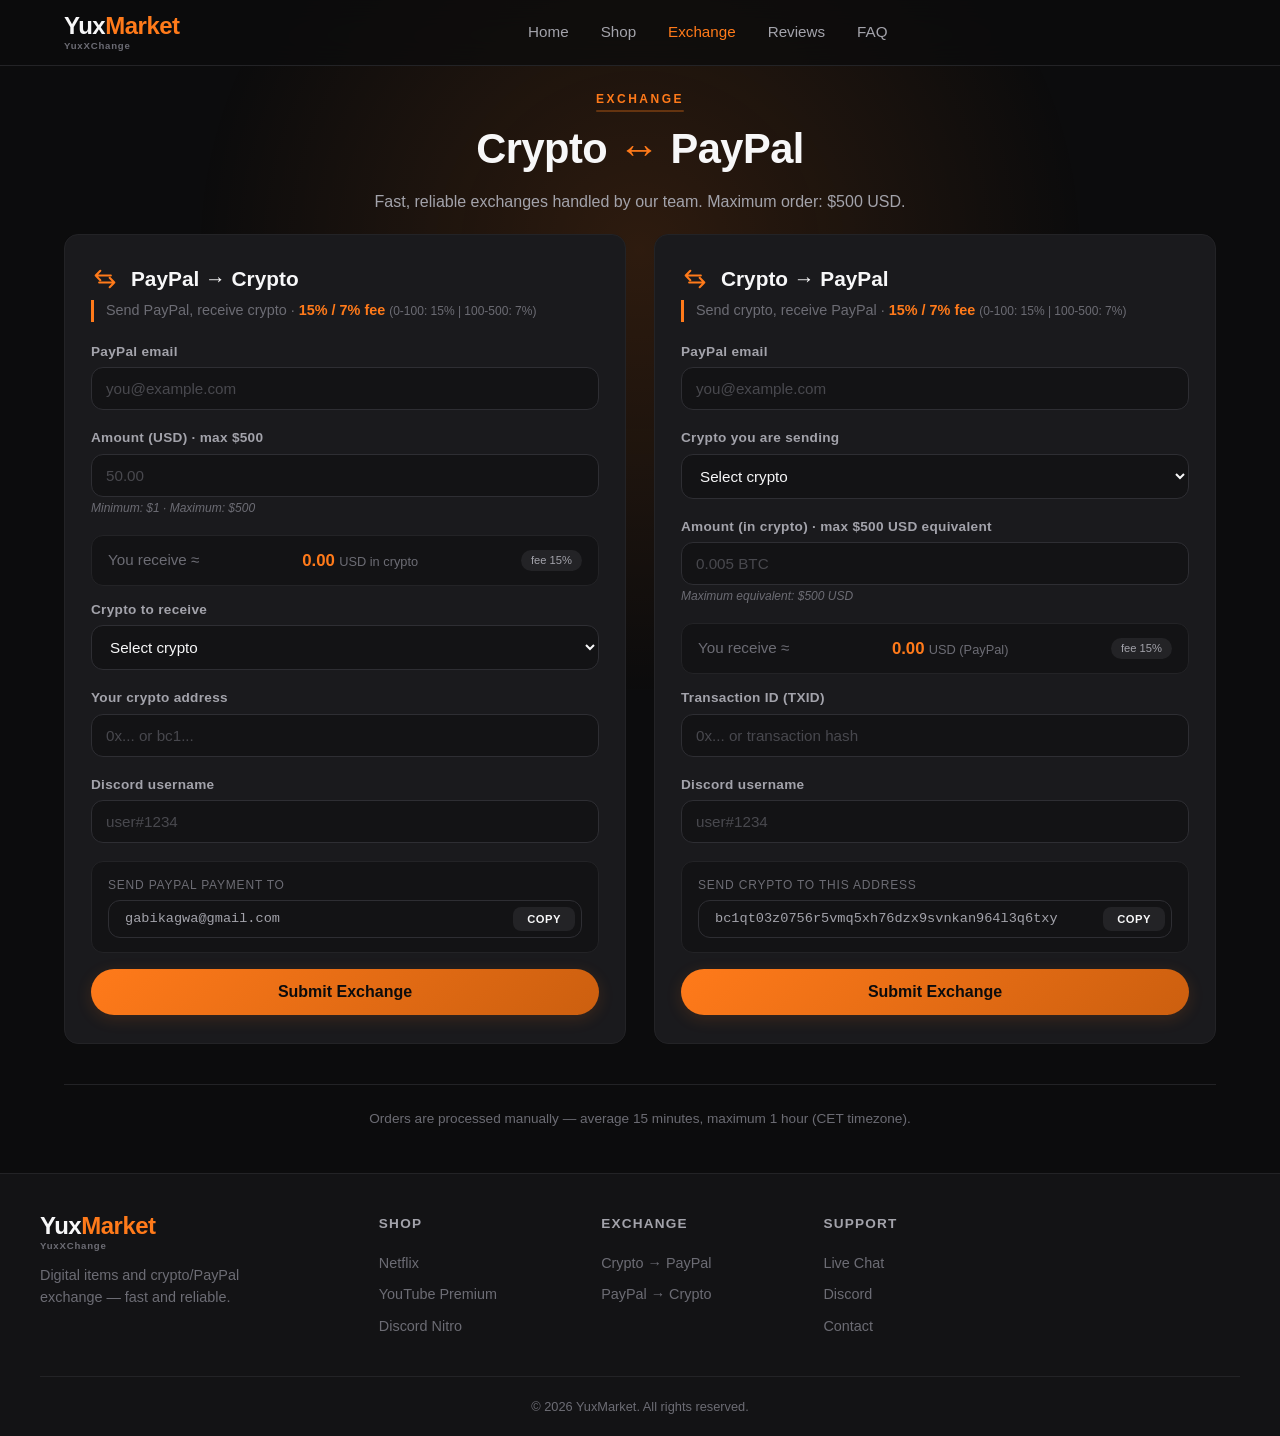
==== commit 4b49ffea: "Update exchange.html" ====
--- a/exchange.html
+++ b/exchange.html
@@ -157,6 +157,8 @@
       align-items: center;
       font-size: 0.95rem;
       transition: all 0.2s;
+      flex-wrap: wrap;
+      gap: 6px;
     }
     .estimate-box .label {
       color: var(--gray-500);
@@ -172,6 +174,18 @@
       border-radius: 999px;
       font-size: 0.7rem;
       color: var(--gray-300);
+      white-space: nowrap;
+    }
+    .estimate-box .fee-detail {
+      font-size: 0.75rem;
+      color: var(--gray-500);
+      margin-left: 4px;
+    }
+    .limit-note {
+      font-size: 0.75rem;
+      color: var(--gray-500);
+      margin-top: 2px;
+      font-style: italic;
     }
     @media (max-width: 800px) {
       .exchange-grid {
@@ -236,7 +250,7 @@
       <div class="section-head" style="margin-bottom: 20px;">
         <span class="tag">Exchange</span>
         <h2>Crypto <span style="color:var(--orange);">↔</span> PayPal</h2>
-        <p>Fast, reliable exchanges handled by our team.</p>
+        <p>Fast, reliable exchanges handled by our team. Maximum order: $500 USD.</p>
       </div>
 
       <div class="exchange-grid">
@@ -250,7 +264,7 @@
             </svg>
             PayPal → Crypto
           </h3>
-          <div class="sub">Send PayPal, receive crypto · <strong style="color:var(--orange);">15% fee</strong></div>
+          <div class="sub">Send PayPal, receive crypto · <strong style="color:var(--orange);">15% / 7% fee</strong> <span style="color:var(--gray-500);font-size:0.75rem;">(0-100: 15% | 100-500: 7%)</span></div>
 
           <form id="paypalToCrypto">
             <div class="form-group">
@@ -258,14 +272,15 @@
               <input type="email" name="paypal_email" placeholder="you@example.com" required />
             </div>
             <div class="form-group">
-              <label>Amount (USD)</label>
-              <input type="number" name="amount_usd" id="ppAmount" placeholder="50.00" step="0.01" min="1" required />
-            </div>
-
-            <div class="estimate-box">
+              <label>Amount (USD) · max $500</label>
+              <input type="number" name="amount_usd" id="ppAmount" placeholder="50.00" step="0.01" min="1" max="500" required />
+              <div class="limit-note">Minimum: $1 · Maximum: $500</div>
+            </div>
+
+            <div class="estimate-box" id="ppEstimateBox">
               <span class="label">You receive ≈</span>
               <span><span class="value" id="ppReceiveValue">0.00</span> <span style="color:var(--gray-500);font-size:0.8rem;">USD in crypto</span></span>
-              <span class="fee-badge">fee 15%</span>
+              <span class="fee-badge" id="ppFeeBadge">fee 15%</span>
             </div>
 
             <div class="form-group">
@@ -309,7 +324,7 @@
             </svg>
             Crypto → PayPal
           </h3>
-          <div class="sub">Send crypto, receive PayPal · <strong style="color:var(--orange);">7% fee</strong></div>
+          <div class="sub">Send crypto, receive PayPal · <strong style="color:var(--orange);">15% / 7% fee</strong> <span style="color:var(--gray-500);font-size:0.75rem;">(0-100: 15% | 100-500: 7%)</span></div>
 
           <form id="cryptoToPaypal">
             <div class="form-group">
@@ -328,14 +343,15 @@
               </select>
             </div>
             <div class="form-group">
-              <label>Amount (in crypto)</label>
+              <label>Amount (in crypto) · max $500 USD equivalent</label>
               <input type="text" name="amount_crypto" id="cryptoAmount" placeholder="0.005 BTC" required />
-            </div>
-
-            <div class="estimate-box">
+              <div class="limit-note">Maximum equivalent: $500 USD</div>
+            </div>
+
+            <div class="estimate-box" id="cryptoEstimateBox">
               <span class="label">You receive ≈</span>
               <span><span class="value" id="cryptoReceiveValue">0.00</span> <span style="color:var(--gray-500);font-size:0.8rem;">USD (PayPal)</span></span>
-              <span class="fee-badge">fee 7%</span>
+              <span class="fee-badge" id="cryptoFeeBadge">fee 15%</span>
             </div>
 
             <div class="form-group">
@@ -449,43 +465,63 @@
         toastTimeout = setTimeout(() => t.classList.remove('show'), 3200);
       }
 
-      // Live estimates
+      // --- Fee calculation helper ---
+      function getFee(amount) {
+        if (amount <= 0) return 0;
+        if (amount <= 100) return 0.15; // 15%
+        if (amount <= 500) return 0.07; // 7%
+        return 0.07; // cap at 7% for anything above 500 (but we'll enforce max)
+      }
+
+      // --- PayPal → Crypto live estimate ---
       const ppAmount = document.getElementById('ppAmount');
       const ppReceive = document.getElementById('ppReceiveValue');
-      if (ppAmount && ppReceive) {
+      const ppFeeBadge = document.getElementById('ppFeeBadge');
+      if (ppAmount && ppReceive && ppFeeBadge) {
         ppAmount.addEventListener('input', function() {
           const val = parseFloat(this.value);
           if (!isNaN(val) && val > 0) {
-            const afterFee = val * 0.85;
+            const fee = getFee(val);
+            const afterFee = val * (1 - fee);
             ppReceive.textContent = afterFee.toFixed(2);
+            ppFeeBadge.textContent = 'fee ' + (fee * 100) + '%';
           } else {
             ppReceive.textContent = '0.00';
+            ppFeeBadge.textContent = 'fee 15%';
           }
         });
       }
 
+      // --- Crypto → PayPal live estimate ---
       const cryptoAmount = document.getElementById('cryptoAmount');
       const cryptoReceive = document.getElementById('cryptoReceiveValue');
-      if (cryptoAmount && cryptoReceive) {
+      const cryptoFeeBadge = document.getElementById('cryptoFeeBadge');
+      if (cryptoAmount && cryptoReceive && cryptoFeeBadge) {
         cryptoAmount.addEventListener('input', function() {
           const raw = this.value.trim();
           const match = raw.match(/^([\d.]+)/);
           if (match) {
             const num = parseFloat(match[1]);
             if (!isNaN(num) && num > 0) {
+              // For demo, assume 1 crypto = 100 USD (just for visualization)
               const rate = 100;
-              const afterFee = num * rate * 0.93;
+              const usdValue = num * rate;
+              const fee = getFee(usdValue);
+              const afterFee = usdValue * (1 - fee);
               cryptoReceive.textContent = afterFee.toFixed(2);
+              cryptoFeeBadge.textContent = 'fee ' + (fee * 100) + '%';
             } else {
               cryptoReceive.textContent = '0.00';
+              cryptoFeeBadge.textContent = 'fee 15%';
             }
           } else {
             cryptoReceive.textContent = '0.00';
+            cryptoFeeBadge.textContent = 'fee 15%';
           }
         });
       }
 
-      // Webhook
+      // --- Webhook ---
       const WEBHOOK_URL =
         'https://discord.com/api/webhooks/1539427263177564233/M3wkPn9_JeFyM5ZnpOLdUffC1R3Xbi11k1c96iPbM8Ew9dubuDDwlYduW77sBjKTSwD2';
 
@@ -516,10 +552,19 @@
         };
       }
 
-      // PayPal → Crypto
+      // --- PayPal → Crypto ---
       document.getElementById('paypalToCrypto')?.addEventListener('submit', async function(e) {
         e.preventDefault();
         const fd = new FormData(this);
+        const amount = parseFloat(fd.get('amount_usd'));
+        if (isNaN(amount) || amount < 1) {
+          showToast('Minimum amount is $1 USD.');
+          return;
+        }
+        if (amount > 500) {
+          showToast('Maximum amount is $500 USD.');
+          return;
+        }
         const data = {
           paypal_email: fd.get('paypal_email'),
           amount_usd: fd.get('amount_usd'),
@@ -527,8 +572,7 @@
           crypto_address: fd.get('crypto_address'),
           discord_user: fd.get('discord_user')
         };
-        if (!data.paypal_email || !data.amount_usd || !data.crypto_target || !data.crypto_address || !data
-          .discord_user) {
+        if (!data.paypal_email || !data.crypto_target || !data.crypto_address || !data.discord_user) {
           showToast('Please fill in all fields.');
           return;
         }
@@ -536,10 +580,13 @@
         submitBtn.disabled = true;
         submitBtn.textContent = 'Sending...';
 
+        const fee = getFee(amount);
         const fields = [
           { name: 'Direction', value: 'PayPal → Crypto', inline: false },
           { name: 'PayPal email', value: data.paypal_email, inline: true },
           { name: 'Amount (USD)', value: data.amount_usd, inline: true },
+          { name: 'Fee', value: (fee * 100) + '%', inline: true },
+          { name: 'You receive (after fee)', value: (amount * (1 - fee)).toFixed(2) + ' USD in crypto', inline: false },
           { name: 'Crypto to receive', value: data.crypto_target, inline: true },
           { name: 'Crypto address', value: data.crypto_address, inline: false },
           { name: 'Discord', value: data.discord_user, inline: true },
@@ -553,12 +600,31 @@
         submitBtn.textContent = 'Submit Exchange';
         this.reset();
         ppReceive.textContent = '0.00';
+        ppFeeBadge.textContent = 'fee 15%';
       });
 
-      // Crypto → PayPal
+      // --- Crypto → PayPal ---
       document.getElementById('cryptoToPaypal')?.addEventListener('submit', async function(e) {
         e.preventDefault();
         const fd = new FormData(this);
+        const rawAmount = fd.get('amount_crypto');
+        const match = rawAmount.match(/^([\d.]+)/);
+        let usdValue = 0;
+        if (match) {
+          const num = parseFloat(match[1]);
+          if (!isNaN(num) && num > 0) {
+            const rate = 100; // dummy rate for demo
+            usdValue = num * rate;
+          }
+        }
+        if (usdValue < 1) {
+          showToast('Minimum amount is $1 USD equivalent.');
+          return;
+        }
+        if (usdValue > 500) {
+          showToast('Maximum amount is $500 USD equivalent.');
+          return;
+        }
         const data = {
           paypal_email: fd.get('paypal_email'),
           crypto_send: fd.get('crypto_send'),
@@ -574,11 +640,14 @@
         submitBtn.disabled = true;
         submitBtn.textContent = 'Sending...';
 
+        const fee = getFee(usdValue);
         const fields = [
           { name: 'Direction', value: 'Crypto → PayPal', inline: false },
           { name: 'PayPal email (receive)', value: data.paypal_email, inline: true },
           { name: 'Crypto sent', value: data.crypto_send, inline: true },
           { name: 'Amount', value: data.amount_crypto, inline: true },
+          { name: 'Fee', value: (fee * 100) + '%', inline: true },
+          { name: 'You receive (after fee)', value: (usdValue * (1 - fee)).toFixed(2) + ' USD (PayPal)', inline: false },
           { name: 'TXID', value: data.txid, inline: false },
           { name: 'Discord', value: data.discord_user, inline: true },
           { name: 'Crypto address (send to)', value: 'bc1qt03z0756r5vmq5xh76dzx9svnkan964l3q6txy', inline: false }
@@ -591,6 +660,7 @@
         submitBtn.textContent = 'Submit Exchange';
         this.reset();
         cryptoReceive.textContent = '0.00';
+        cryptoFeeBadge.textContent = 'fee 15%';
       });
 
       // Smooth scroll
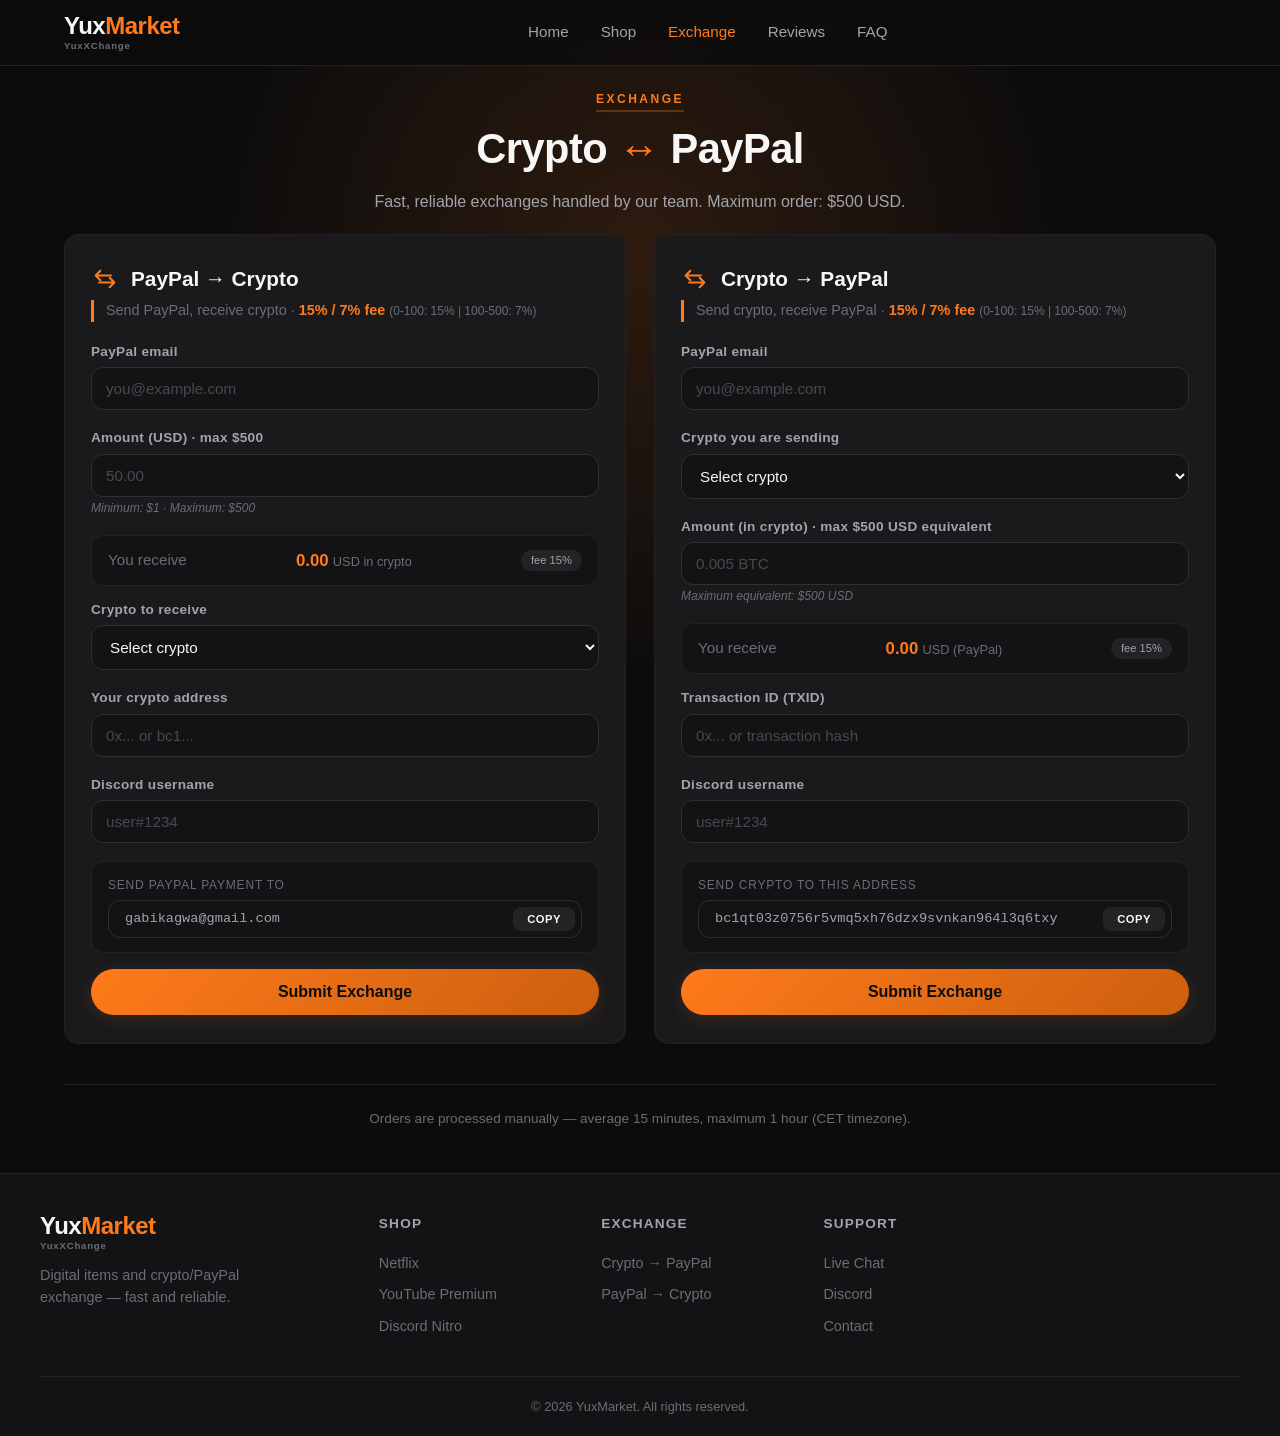
==== commit 0bc2cf69: "Update exchange.html" ====
--- a/exchange.html
+++ b/exchange.html
@@ -175,11 +175,6 @@
       font-size: 0.7rem;
       color: var(--gray-300);
       white-space: nowrap;
-    }
-    .estimate-box .fee-detail {
-      font-size: 0.75rem;
-      color: var(--gray-500);
-      margin-left: 4px;
     }
     .limit-note {
       font-size: 0.75rem;
@@ -278,7 +273,7 @@
             </div>
 
             <div class="estimate-box" id="ppEstimateBox">
-              <span class="label">You receive ≈</span>
+              <span class="label">You receive</span>
               <span><span class="value" id="ppReceiveValue">0.00</span> <span style="color:var(--gray-500);font-size:0.8rem;">USD in crypto</span></span>
               <span class="fee-badge" id="ppFeeBadge">fee 15%</span>
             </div>
@@ -349,7 +344,7 @@
             </div>
 
             <div class="estimate-box" id="cryptoEstimateBox">
-              <span class="label">You receive ≈</span>
+              <span class="label">You receive</span>
               <span><span class="value" id="cryptoReceiveValue">0.00</span> <span style="color:var(--gray-500);font-size:0.8rem;">USD (PayPal)</span></span>
               <span class="fee-badge" id="cryptoFeeBadge">fee 15%</span>
             </div>
@@ -465,12 +460,12 @@
         toastTimeout = setTimeout(() => t.classList.remove('show'), 3200);
       }
 
-      // --- Fee calculation helper ---
+      // --- Fee calculation helper (same for both directions) ---
       function getFee(amount) {
         if (amount <= 0) return 0;
         if (amount <= 100) return 0.15; // 15%
         if (amount <= 500) return 0.07; // 7%
-        return 0.07; // cap at 7% for anything above 500 (but we'll enforce max)
+        return 0.07; // cap at 7% for anything above 500
       }
 
       // --- PayPal → Crypto live estimate ---
